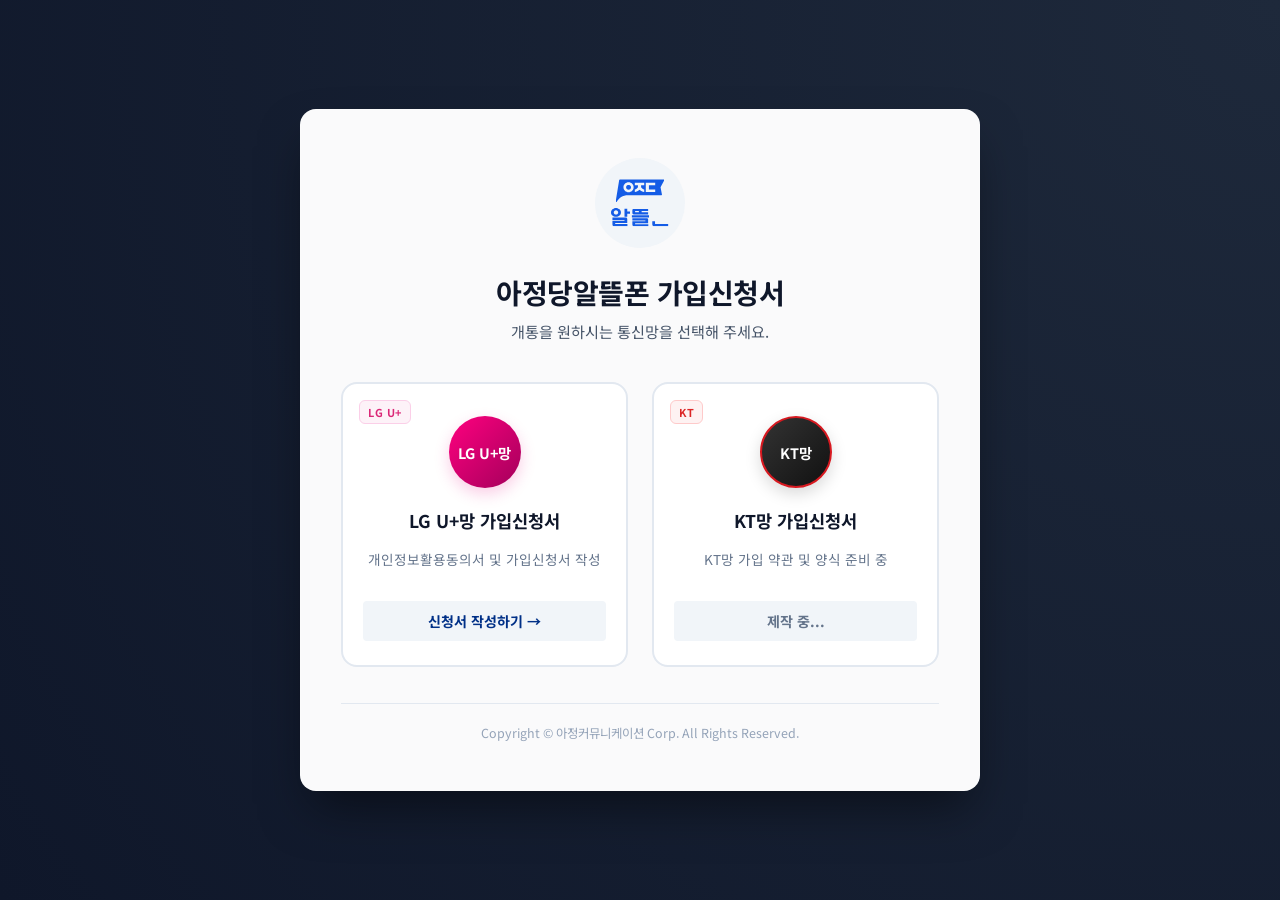
==== index.html @ bcfac728 "feat: add network selection landing page and KT under-construction page" ====
<!DOCTYPE html>
<html lang="ko">
<head>
<meta charset="UTF-8">
<meta name="viewport" content="width=device-width, initial-scale=1.0">
<title>아정당알뜰폰 가입신청서</title>
<link rel="stylesheet" href="style.css">
</head>
<body>
  <!-- ── 망 선택 랜딩 화면 (Network Selection) ── -->
  <div id="funnel-landing-screen" class="landing-screen no-print">
    <div class="landing-container">
      <div class="landing-card">
        <div class="landing-logo">
          <!-- Logo SVG -->
          <svg viewBox="0 0 455 370" xmlns="http://www.w3.org/2000/svg" aria-label="아정당 알뜰폰 로고" role="img">
            <mask id="landing_mask0" style="mask-type:luminance" maskUnits="userSpaceOnUse" x="0" y="225" width="151" height="145">
              <path d="M105.9 293.3V229.8H127.5V250.8H150.2V270.2H127.5V293.3H105.9ZM28.2 369.8C22.9 369.8 18.8 368.1 15.8 364.8C12.8 361.5 11.3 357.5 11.3 352.7V325.1H105.9V317.6H11.3V299.2H116C119.6 299.2 122.4 300.3 124.4 302.5C126.4 304.5 127.5 307.2 127.5 310.7V342.3H32.9V350.4H128.9V369.8H28.2ZM39 225C44.8 225 50 225.9 54.6 227.8C59.3 229.5 63.3 231.8 66.9 234.9C70.3 238 73 241.6 74.9 245.8C77 249.9 78 254.4 78 259.4C78 264.3 77 268.9 74.9 273.1C73 277.2 70.3 280.8 66.9 283.9C63.3 286.9 59.3 289.3 54.6 291C50 292.7 44.8 293.6 39 293.6C33.2 293.6 27.9 292.7 23.2 291C18.6 289.3 14.5 286.9 11 283.9C7.5 280.8 4.80001 277.2 2.90001 273.1C1.00001 268.9 0 264.3 0 259.4C0 254.4 1.00001 249.9 2.90001 245.8C4.90001 241.6 7.5 238 11 234.9C14.5 231.8 18.6 229.5 23.2 227.8C27.9 225.9 33.2 225 39 225ZM39 242.8C33.9 242.8 29.7 244.3 26.4 247.4C23.2 250.5 21.6 254.4 21.6 259.4C21.6 264.3 23.2 268.3 26.4 271.3C29.7 274.3 33.8 275.8 39 275.8C44.2 275.8 48.4 274.3 51.6 271.3C54.8 268.3 56.4 264.3 56.4 259.4C56.4 254.4 54.8 250.5 51.6 247.4C48.4 244.3 44.2 242.8 39 242.8Z" fill="white"/>
            </mask>
            <g mask="url(#landing_mask0)">
              <path d="M0.0159912 225.012H150.42V369.762H0.0159912V225.012Z" fill="#145CE6"/>
            </g>
            <mask id="landing_mask1" style="mask-type:luminance" maskUnits="userSpaceOnUse" x="160" y="229" width="139" height="141">
              <path d="M184.5 369.8C179.2 369.8 175.1 368.1 172.1 364.8C169.1 361.5 167.6 357.5 167.6 352.7V328.1H269.7V322H167.6V304.1H279.9C283.4 304.1 286.2 305.2 288.3 307.3C290.3 309.4 291.3 312.1 291.3 315.5V344.6H189.2V351H292.8V369.8H184.5ZM189.2 257.4H218.7V247.1H189.2V257.4ZM240.2 257.4H291.3V274.7H179.2C175.6 274.7 172.8 273.7 170.6 271.7C168.6 269.6 167.6 266.8 167.6 263.3V241.3C167.6 237.9 168.6 235.1 170.6 233.1C172.8 230.9 175.6 229.9 179.2 229.9H291.3V247.1H240.2V257.4ZM298.7 298.3H160.2V281H298.7V298.3Z" fill="white"/>
            </mask>
            <g mask="url(#landing_mask1)">
              <path d="M160.168 229.853H298.73V369.498H160.168V229.853Z" fill="#145CE6"/>
            </g>
            <mask id="landing_mask2" style="mask-type:luminance" maskUnits="userSpaceOnUse" x="36" y="0" width="383" height="180">
              <path d="M414.7 0H70.3002C67.3002 0 64.7002 2.20001 64.2002 5.10001L36.3002 176.2C35.7002 179.7 41.6002 181.5 43.4002 178.4C62.4002 145.4 89.2002 124.5 134.7 124.5H396C398.6 124.5 400.5 122.2 400 119.7L388.6 62.2L418.3 5.90001C419.7 3.20001 417.8 0 414.7 0ZM137.8 101.4C115.7 101.4 97.8002 83.8 97.8002 62.2C97.8002 40.6 115.7 23.1 137.8 23.1C159.8 23.1 177.7 40.6 177.7 62.2C177.7 83.8 159.8 101.4 137.8 101.4ZM260.6 46.2H236.1V62.2C238.4 65.9 243 69.8 247.4 72.5C250 74.2 255.1 77.4 260.6 78.3V98.4H259.3C249.4 98.4 232.2 88.4 223.8 80.3C215.3 88.4 198.2 98.4 188.3 98.4H186.9V78.3C192.5 77.4 197.5 74.2 200.2 72.5C204.5 69.8 209.2 65.9 211.4 62.3L211.5 46.2H186.9V26.1H260.6V46.2ZM346.7 46.2H297.5V78.3H346.7V98.4H272.9V26.1H346.7V46.2Z" fill="white"/>
            </mask>
            <g mask="url(#landing_mask2)">
              <path d="M32.4919 -3.73804H422.873V183.762H32.4919V-3.73804Z" fill="#145CE6"/>
            </g>
            <mask id="landing_mask3" style="mask-type:luminance" maskUnits="userSpaceOnUse" x="118" y="43" width="40" height="39">
              <path d="M137.8 81.3C148.5 81.3 157.2 72.8 157.2 62.2C157.2 51.7 148.5 43.2 137.8 43.2C127 43.2 118.3 51.7 118.3 62.2C118.3 72.8 127 81.3 137.8 81.3Z" fill="white"/>
            </mask>
            <g mask="url(#landing_mask3)">
              <path d="M32.4918 -3.73804H422.873V183.762H32.4918V-3.73804Z" fill="#145CE6"/>
            </g>
            <mask id="landing_mask4" style="mask-type:luminance" maskUnits="userSpaceOnUse" x="316" y="229" width="139" height="141">
              <path d="M323.9 352.7V327.2H345.5V350.4H448.4V369.8H340.8C335.5 369.8 331.4 368.1 328.4 364.8C325.4 361.5 323.9 352.6M396.5 287.5V300.4H455V319.7H316.5V300.4H374.9V287.5H323.9V268.1H344.8V249.2H323.9V229.9H447.6V249.2H426.7V268.1H447.6V287.5H396.5ZM366.4 268.1H405.1V249.2H366.4V268.1Z" fill="white"/>
            </mask>
            <g mask="url(#landing_mask4)">
              <path d="M316.454 229.853H455.016V369.498H316.454V229.853Z" fill="#145CE6"/>
            </g>
          </svg>
        </div>
        <h1 class="landing-title">아정당알뜰폰 가입신청서</h1>
        <p class="landing-subtitle">개통을 원하시는 통신망을 선택해 주세요.</p>
        
        <div class="network-grid">
          <button class="network-card network-lg" onclick="showLGForm()">
            <div class="network-badge lguplus">LG U+</div>
            <div class="network-logo-wrapper lg-color-logo">
              <div class="brand-symbol lg-symbol"></div>
              <div class="brand-text">LG U+망</div>
            </div>
            <div class="network-name">LG U+망 가입신청서</div>
            <p class="network-desc">개인정보활용동의서 및 가입신청서 작성</p>
            <div class="network-btn-label">신청서 작성하기 &rarr;</div>
          </button>
          
          <button class="network-card network-kt" onclick="showKTConstruction()">
            <div class="network-badge kt">KT</div>
            <div class="network-logo-wrapper kt-color-logo">
              <div class="brand-symbol kt-symbol"></div>
              <div class="brand-text">KT망</div>
            </div>
            <div class="network-name">KT망 가입신청서</div>
            <p class="network-desc">KT망 가입 약관 및 양식 준비 중</p>
            <div class="network-btn-label coming-soon">제작 중...</div>
          </button>
        </div>
        
        <div class="landing-footer">
          Copyright © 아정커뮤니케이션 Corp. All Rights Reserved.
        </div>
      </div>
    </div>
  </div>

  <!-- ── KT망 제작 중 화면 (KT Under Construction) ── -->
  <div id="kt-construction-screen" class="construction-screen hidden-screen no-print">
    <div class="construction-container">
      <div class="construction-card">
        <div class="construction-icon">
          <svg viewBox="0 0 24 24" fill="none" stroke="currentColor" stroke-width="2" stroke-linecap="round" stroke-linejoin="round">
            <path d="M14.7 6.3a1 1 0 0 0 0 1.4l1.6 1.6a1 1 0 0 0 1.4 0l3.77-3.77a6 6 0 0 1-7.94 7.94l-6.91 6.91a2.12 2.12 0 0 1-3-3l6.91-6.91a6 6 0 0 1 7.94-7.94l-3.76 3.76z"/>
          </svg>
        </div>
        <h2 class="construction-title">KT망 가입신청서 준비 중</h2>
        <p class="construction-desc">
          현재 KT망 가입에 필요한 개인정보활용동의서 및 약관을 정리하고 있습니다.<br>
          빠른 시일 내에 준비하여 서비스를 제공해 드리겠습니다.
        </p>
        <button class="btn-back" onclick="showLandingScreen()">&larr; 이전 화면으로</button>
      </div>
    </div>
  </div>

  <!-- ── LG망 가입신청서 화면 (LG Form Screen) ── -->
  <div id="lg-form-screen" class="hidden-screen">
    <!-- Sticky Top Bar (Screen Only) -->
    <div class="top-bar no-print">
      <div class="top-bar-brand">
        <button class="btn-top-back" onclick="showLandingScreen()">&larr; 망 선택</button>
        <h1>아정당알뜰폰 가입신청서 (LG U+)</h1>
      </div>
      <button class="btn-print" onclick="validateAndPrint()">🖨️ 신청서 인쇄 / PDF 저장</button>
    </div>

    <!-- Document Container for Slate Background -->
    <div class="document-container">

<!-- ── 필수항목 미입력 모달 ── -->
<div id="validModal">
  <div class="modal-box">
    <div class="modal-title">⚠️ 필수 항목을 확인해 주세요</div>
    <ul class="modal-list" id="errorList"></ul>
    <button class="modal-btn" onclick="closeModal()">확인 후 수정하기</button>
  </div>
</div>

<!-- ══════════════════════════════════════ PAGE 1 ══ -->
<div class="page">



  <!-- 헤더 -->
  <div class="doc-header">
<div class="logo-cell">
  <div class="logo-svg-wrap">
    <svg viewBox="0 0 455 370" xmlns="http://www.w3.org/2000/svg" aria-label="아정당 알뜰폰 로고" role="img">
      <mask id="mask0_37_2" style="mask-type:luminance" maskUnits="userSpaceOnUse" x="0" y="225" width="151" height="145">
        <path d="M105.9 293.3V229.8H127.5V250.8H150.2V270.2H127.5V293.3H105.9ZM28.2 369.8C22.9 369.8 18.8 368.1 15.8 364.8C12.8 361.5 11.3 357.5 11.3 352.7V325.1H105.9V317.6H11.3V299.2H116C119.6 299.2 122.4 300.3 124.4 302.5C126.4 304.5 127.5 307.2 127.5 310.7V342.3H32.9V350.4H128.9V369.8H28.2ZM39 225C44.8 225 50 225.9 54.6 227.8C59.3 229.5 63.3 231.8 66.9 234.9C70.3 238 73 241.6 74.9 245.8C77 249.9 78 254.4 78 259.4C78 264.3 77 268.9 74.9 273.1C73 277.2 70.3 280.8 66.9 283.9C63.3 286.9 59.3 289.3 54.6 291C50 292.7 44.8 293.6 39 293.6C33.2 293.6 27.9 292.7 23.2 291C18.6 289.3 14.5 286.9 11 283.9C7.5 280.8 4.80001 277.2 2.90001 273.1C1.00001 268.9 0 264.3 0 259.4C0 254.4 1.00001 249.9 2.90001 245.8C4.90001 241.6 7.5 238 11 234.9C14.5 231.8 18.6 229.5 23.2 227.8C27.9 225.9 33.2 225 39 225ZM39 242.8C33.9 242.8 29.7 244.3 26.4 247.4C23.2 250.5 21.6 254.4 21.6 259.4C21.6 264.3 23.2 268.3 26.4 271.3C29.7 274.3 33.8 275.8 39 275.8C44.2 275.8 48.4 274.3 51.6 271.3C54.8 268.3 56.4 264.3 56.4 259.4C56.4 254.4 54.8 250.5 51.6 247.4C48.4 244.3 44.2 242.8 39 242.8Z" fill="white"/>
      </mask>
      <g mask="url(#mask0_37_2)">
        <path d="M0.0159912 225.012H150.42V369.762H0.0159912V225.012Z" fill="#145CE6"/>
      </g>
      <mask id="mask1_37_2" style="mask-type:luminance" maskUnits="userSpaceOnUse" x="160" y="229" width="139" height="141">
        <path d="M184.5 369.8C179.2 369.8 175.1 368.1 172.1 364.8C169.1 361.5 167.6 357.5 167.6 352.7V328.1H269.7V322H167.6V304.1H279.9C283.4 304.1 286.2 305.2 288.3 307.3C290.3 309.4 291.3 312.1 291.3 315.5V344.6H189.2V351H292.8V369.8H184.5ZM189.2 257.4H218.7V247.1H189.2V257.4ZM240.2 257.4H291.3V274.7H179.2C175.6 274.7 172.8 273.7 170.6 271.7C168.6 269.6 167.6 266.8 167.6 263.3V241.3C167.6 237.9 168.6 235.1 170.6 233.1C172.8 230.9 175.6 229.9 179.2 229.9H291.3V247.1H240.2V257.4ZM298.7 298.3H160.2V281H298.7V298.3Z" fill="white"/>
      </mask>
      <g mask="url(#mask1_37_2)">
        <path d="M160.168 229.853H298.73V369.498H160.168V229.853Z" fill="#145CE6"/>
      </g>
      <mask id="mask2_37_2" style="mask-type:luminance" maskUnits="userSpaceOnUse" x="36" y="0" width="383" height="180">
        <path d="M414.7 0H70.3002C67.3002 0 64.7002 2.20001 64.2002 5.10001L36.3002 176.2C35.7002 179.7 41.6002 181.5 43.4002 178.4C62.4002 145.4 89.2002 124.5 134.7 124.5H396C398.6 124.5 400.5 122.2 400 119.7L388.6 62.2L418.3 5.90001C419.7 3.20001 417.8 0 414.7 0ZM137.8 101.4C115.7 101.4 97.8002 83.8 97.8002 62.2C97.8002 40.6 115.7 23.1 137.8 23.1C159.8 23.1 177.7 40.6 177.7 62.2C177.7 83.8 159.8 101.4 137.8 101.4ZM260.6 46.2H236.1V62.2C238.4 65.9 243 69.8 247.4 72.5C250 74.2 255.1 77.4 260.6 78.3V98.4H259.3C249.4 98.4 232.2 88.4 223.8 80.3C215.3 88.4 198.2 98.4 188.3 98.4H186.9V78.3C192.5 77.4 197.5 74.2 200.2 72.5C204.5 69.8 209.2 65.9 211.4 62.3L211.5 46.2H186.9V26.1H260.6V46.2ZM346.7 46.2H297.5V78.3H346.7V98.4H272.9V26.1H346.7V46.2Z" fill="white"/>
      </mask>
      <g mask="url(#mask2_37_2)">
        <path d="M32.4919 -3.73804H422.873V183.762H32.4919V-3.73804Z" fill="#145CE6"/>
      </g>
      <mask id="mask3_37_2" style="mask-type:luminance" maskUnits="userSpaceOnUse" x="118" y="43" width="40" height="39">
        <path d="M137.8 81.3C148.5 81.3 157.2 72.8 157.2 62.2C157.2 51.7 148.5 43.2 137.8 43.2C127 43.2 118.3 51.7 118.3 62.2C118.3 72.8 127 81.3 137.8 81.3Z" fill="white"/>
      </mask>
      <g mask="url(#mask3_37_2)">
        <path d="M32.4918 -3.73804H422.873V183.762H32.4918V-3.73804Z" fill="#145CE6"/>
      </g>
      <mask id="mask4_37_2" style="mask-type:luminance" maskUnits="userSpaceOnUse" x="316" y="229" width="139" height="141">
        <path d="M323.9 352.7V327.2H345.5V350.4H448.4V369.8H340.8C335.5 369.8 331.4 368.1 328.4 364.8C325.4 361.5 323.9 357.5 323.9 352.6M396.5 287.5V300.4H455V319.7H316.5V300.4H374.9V287.5H323.9V268.1H344.8V249.2H323.9V229.9H447.6V249.2H426.7V268.1H447.6V287.5H396.5ZM366.4 268.1H405.1V249.2H366.4V268.1Z" fill="white"/>
      </mask>
      <g mask="url(#mask4_37_2)">
        <path d="M316.454 229.853H455.016V369.498H316.454V229.853Z" fill="#145CE6"/>
      </g>
    </svg>
  </div>
</div>
    <div class="title-cell">아정당알뜰폰 가입신청서</div>
  </div>

  <!-- ① 구분 -->
  <div class="sec-wrap">
    <div class="sec-head"><span class="sec-num">1</span> 유형</div>
    <div class="sec-body">
      <table><tr>
        <td class="td-label">고객구분</td>
        <td>
          <label class="lbl"><input type="radio" name="cust_type" value="개인" checked> 개인</label>
          <label class="lbl"><input type="radio" name="cust_type" value="개인사업자" disabled> 개인사업자</label>
          <label class="lbl"><input type="radio" name="cust_type" value="외국인" disabled> 외국인</label>
          <label class="lbl"><input type="radio" name="cust_type" value="법인" disabled> 법인</label>
        </td>
      </tr></table>
    </div>
  </div>

  <!-- ② 요금제 -->
  <div class="sec-wrap">
    <div class="sec-head"><span class="sec-num">2</span> 요금제</div>
    <div class="sec-body">
      <table>
        <tr>
          <td class="td-label">요금제 선택</td>
          <td colspan="3">
            <select id="planSelect" onchange="fillPlan()">
              <option value="">── 요금제를 선택하세요 ──</option>
              <optgroup label="── 무약정 평생 요금제 ──">
                <option value="life_4.5GB">(평생) 4.5GB + 1Mbps (월 9,900원)</option>
                <option value="life_7GB">(평생) 7GB + 1Mbps (월 16,900원)</option>
                <option value="life_10GB">(평생) 10GB + 1Mbps (월 19,900원)</option>
                <option value="life_15GB_100">(평생) 15GB + 3Mbps [통화/문자 100] (월 24,900원)</option>
                <option value="life_15GB_300">(평생) 15GB + 3Mbps [통화/문자 300] (월 25,900원)</option>
                <option value="life_71GB">(평생) 71GB + 3Mbps (월 32,900원)</option>
                <option value="life_150GB">(평생) 150GB + 5Mbps (월 39,900원)</option>
                <option value="life_100GB">(평생) 100GB + 5Mbps (월 39,900원)</option>
              </optgroup>
            </select>
          </td>
        </tr>
        <tr>
          <td class="td-label">월 제공 데이터</td>
          <td class="td-auto" id="p_data" style="width:280px">-</td>
          <td class="td-label" style="width:80px">할인기간</td>
          <td class="td-auto" id="p_period">-</td>
        </tr>
        <tr>
          <td class="td-label">통화</td>
          <td class="td-auto" id="p_call">-</td>
          <td class="td-label">부가통화</td>
          <td class="td-auto" id="p_extra">-</td>
        </tr>
        <tr>
          <td class="td-label">문자</td>
          <td class="td-auto" id="p_sms">-</td>
          <td class="td-label">월 청구 요금</td>
          <td class="td-auto fw7 red" id="p_fee">-</td>
        </tr>
      </table>
      <div class="xs" style="color:#777;padding:2px 3px;margin-top:2px">
      </div>
    </div>
  </div>

<!-- ③ 가입자 정보 -->
<div class="sec-wrap">
  <div class="sec-head"><span class="sec-num">3</span> 가입자 정보</div>
  <div class="sec-body">
    <table class="subscriber-table">
      <colgroup>
        <col style="width:90px">
        <col style="width:170px">
        <col style="width:90px">
        <col style="width:auto">
      </colgroup>

      <tr>
        <td class="td-label">가입자명</td>
        <td><input type="text" id="inp_name" class="form-input"></td>
        <td class="td-label">생년월일</td>
        <td><input type="text" id="inp_birth" class="form-input"></td>
      </tr>

      <tr>
        <td class="td-label">가입자 주소</td>
        <td colspan="3"><input type="text" id="inp_addr" class="form-input"></td>
      </tr>

      <tr>
        <td class="td-label">연락처</td>
        <td><input type="text" id="inp_tel" class="form-input"></td>
        <td class="td-label">청구서 수신</td>
        <td class="bill-cell">
          <label class="lbl">
            <input type="radio" name="bill_method" value="문자" checked onchange="toggleBill(this.value)">
            문자
          </label>

          <label class="lbl">
            <input type="radio" name="bill_method" value="이메일" onchange="toggleBill(this.value)">
            이메일
          </label>

          <span id="billEmailWrap" class="inline-side" style="display:none;">
            <input type="text" class="line-input email-id">
            <span class="inline-mark">@</span>
            <input type="text" class="line-input email-domain">
          </span>
        </td>
      </tr>
    </table>
  </div>
</div>

  <!-- ④ 납부방법 -->
  <div class="sec-wrap">
    <div class="sec-head"><span class="sec-num">4</span> 납부방법</div>
    <div class="sec-body">
      <table>
        <tr>
          <td class="td-label">납부방법</td>
          <td colspan="3">
            <label class="lbl"><input type="radio" name="pay_type" value="계좌" checked onchange="togglePay(this.value)"> 계좌자동이체</label>
            <label class="lbl"><input type="radio" name="pay_type" value="카드" onchange="togglePay(this.value)"> 카드자동납부</label>
            <span style="color: red; font-size: 12px; margin-left: 15px;">※ 가입자 본인 명의로만 가능합니다</span>
          </td>
        </tr>
        <tr>
          <td class="td-label" id="lbl_owner">예금주명</td>
          <td><input type="text" id="inp_owner"></td>
          <td class="td-label" id="lbl_bank" style="width:60px">은행</td>
          <td><input type="text" id="inp_bank"></td>
        </tr>
        <tr>
          <td class="td-label" id="lbl_account">계좌번호</td>
          <td colspan="3"><input type="text" id="inp_account"></td>
        </tr>
        <tr id="row_expiry" style="display:none">
          <td class="td-label">유효기간</td>
          <td colspan="3"><input type="text" id="inp_expiry" placeholder="MM / YY" style="width:50px"></td>
        </tr>
      </table>
    </div>
  </div>

  <!-- ⑤ 가입내역 -->
  <div class="sec-wrap">
    <div class="sec-head"><span class="sec-num">5</span> 가입내역</div>
    <div class="sec-body">

      <!-- 업무구분 -->
      <table style="margin-bottom:5px">
        <tr>
          <td class="td-label">업무구분</td>
          <td>
            <label class="lbl"><input type="radio" name="biz_type" value="신규" checked onchange="toggleBiz(this.value)"> 신규가입</label>
            <label class="lbl"><input type="radio" name="biz_type" value="번호이동" onchange="toggleBiz(this.value)"> 번호이동</label>
          </td>
        </tr>
      </table>

      <!-- 신규가입 영역 -->
      <div id="blk_new">
        <table>
          <tr>
            <td class="td-label">개통 번호</td>
            <td><input type="text" placeholder=></td>
            <td class="td-label" style="width:100px">희망 번호<br><span class="small">(뒷자리 4자리)</span></td>
            <td><input type="text" id="inp_new_num" maxlength="4" style="width:60px"></td>
          </tr>
        </table>
      </div>

<!-- 번호이동 영역 -->
<div id="blk_mnp" class="cond-off">
  <table class="mnp-table" style="margin-bottom:4px;">
    <colgroup>
      <col style="width:80px">
      <col style="width:170px">
      <col style="width:95px">
      <col style="width:auto">
    </colgroup>
    <tr>
      <td class="td-label">이동할 번호</td>
      <td><input type="text" id="inp_mnp_num" placeholder=></td>
      <td class="td-label">변경 전 사업자</td>
      <td class="carrier-cell">
        <label class="lbl"><input type="radio" name="prev_carrier" value="LG" onchange="toggleMvnoInput(this.value)"> LG</label>
        <label class="lbl"><input type="radio" name="prev_carrier" value="KT" onchange="toggleMvnoInput(this.value)"> KT</label>
        <label class="lbl"><input type="radio" name="prev_carrier" value="SKT" onchange="toggleMvnoInput(this.value)"> SKT</label>
        <label class="lbl"><input type="radio" name="prev_carrier" value="알뜰" onchange="toggleMvnoInput(this.value)"> 알뜰</label>

        <span id="mvnoNameWrap" class="inline-side" style="display:none;">
          <input type="text" class="line-input mvno-name" placeholder="사업자명">
        </span>
      </td>
    </tr>
  </table>

  <div class="notice-box">
    <div class="nr"><span class="nr-sym">※</span><span>번호이동 제한기간(3개월) 경과 후부터 다른 사업자로 변경하실 수 있습니다. 단, 고객이 번호이동관리센터에 직접 신청하는 경우 제한기간 내에도 변경 가능합니다.</span></div>
    <div class="nr"><span class="nr-sym">※</span><span>(주)아정커뮤니케이션으로 이동 하신 후, 변경 전 사업자와의 계약관계는 자동 해지되고, (주)아정커뮤니케이션의 이용조건과 통화요금이 적용됩니다.</span></div>
    <div class="nr"><span class="nr-sym">※</span><span>신청 확인을 위해 번호이동 관리센터 및 변경 전 사업자에게 (성명, 전화번호, 주소 등)를 제공함에 동의합니다.</span></div>
    <div class="nr"><span class="nr-sym">※</span><span>변경 전 사업자의 이동전화서비스를 중도 해지함에 따라 위약금이 발생할 수 있습니다.</span></div>
    <div class="nr"><span class="nr-sym">※</span><span>변경 전 사업자에 대한 미납금이 존재할 경우 그 금액을 전 사업자에게 납부하여야 하며, 미납시 이용이 정지될 수 있습니다.</span></div>
  </div>
</div>

      <!-- SIM 정보 (공통) -->
      <table class="mt3">
        <tr>
          <td class="td-label">SIM 정보</td>
          <td>모델명&nbsp;<input type="text" id="inp_sim_model" style="width:120px"></td>
          <td>일련번호&nbsp;<input type="text" id="inp_sim_serial" style="width:120px"></td>
        </tr>
      </table>

    </div>
  </div>

  <!-- 동의사항 -->
  <div class="agree-block">
    <div class="agree-row">
      <span>본 신청서에 기재한 정보는 모두 사실이며, 허위 또는 오기재로 인한 불이익은 가입자에게 책임이 있습니다. 제3자에게 명의를 대여하거나 서비스 가입에 필요한 서류를 제공하는 경우, 해당 정보가 범죄에 악용되어 경제적 피해가 발생할 수 있습니다. 이와 관련하여 발생하는 모든 책임은 가입자에게 있으며, (주)아정커뮤니케이션은 이에 대해 책임을 지지 않습니다. </span>
    </div>
    <div class="agree-row">
      <span>서비스 개통 이후 발생하는 이용요금, 부가서비스 이용, 제3자 사용 등에 대한 책임은 전적으로 가입자에게 있습니다. 본인은 (주)아정커뮤니케이션의 개인정보 처리방침, 5G/LTE/CDMA 이용약관, 위치기반서비스 이용약관, 휴대폰 본인확인 서비스 이용약관 및 발신번호 변작 방지 이용약관의 내용을 확인하고 이에 동의합니다.
</span>
    </div>
    <div class="agree-row">
      <span>본 가입신청서의 내용과 상충되는 별도의 이면 계약이 존재하지 않음을 확인하며, 이면 계약과 관련하여 (주)아정커뮤니케이션에게 어떠한 권리도 주장하지 않습니다. 이와 관련하여 (주)아정커뮤니케이션은 어떠한 책임도 부담하지 않으며, 이에 대해 안내받고 동의합니다.</span>
    </div>
  </div>

<!-- 최종 서명 -->
<div class="sign-area">
  <div class="sign-text">
    본인은 가입신청서와 무선 서비스 계약 표준 안내서 및 약관의 주요 내용에 대해서 충분한 설명을 들었고, 그 내용을 이해했습니다.
    <br>따라서, 위와 같은 내용으로 계약하는 것에 대해 <span class="fw7 blue" style="font-size:12pt;"> 동의합니다.</span>
  </div>

  <div class="sign-bottom" style="display:flex; justify-content:space-between; align-items:flex-end;">
    <div class="sign-date-row">
      <input type="text" class="print-year" style="width:50px"> 년
      <input type="text" class="print-month" style="width:40px"> 월
      <input type="text" class="print-day" style="width:40px"> 일
    </div>

    <div class="sign-box-wrap" style="display:flex; flex-direction:column; align-items:center;">
      <div class="sign-label" style="font-size:8pt; margin-bottom:3px; text-align:center;">
        신청인 / 가입자 &nbsp;(대리인)
      </div>
      <div class="p-sign-box" onclick="openSignatureModal()">
              <span>서명 &nbsp;/&nbsp; 인</span>
              <img class="signature-image" style="display: none;" alt="Signature">
            </div>
    </div>
  </div>
</div>

  <div class="doc-footer">
    본 신청서는 아정커뮤니케이션 업무용으로 제작된 것으로 사전 허락 없이 사용하거나 임의로 수정할 수 없습니다.
    Copyright © 아정커뮤니케이션 Corp. All Rights Reserved.&nbsp;|&nbsp;고객센터: 1833-2640&nbsp;|&nbsp;www.ajdmobile.co.kr
  </div>
</div>


<!-- ══════════════════════════════════════ PAGE 2 ══ -->
<div class="page">
  <div class="no-print" style="text-align:right;margin-bottom:6px">
  </div>

  <div class="consent-page-title">개인정보 활용동의서</div>

  <!-- 1 -->
<div class="sec-wrap" style="margin-bottom:3px">
  <div class="sec-head">1. 고유식별 정보 수집·이용 동의
  </div>

  <div style="font-size:6.1pt; line-height:1.45; padding:4px 4px 3px 4px;">
    ◦고유식별정보의 수집·이용 목적 : 휴대폰 본인확인 서비스 제공, 본인확인, 본인인증, 미환급금 안내, 실명인증.<br>
    ◦수집 고유식별 정보의 항목 : 주민등록번호, 여권번호, 운전면허번호, 외국인등록번호 (본인 · 대리인 신분확인 및 내용 포함)<br>
    　※ 기간통신사업자는 전기통신사업법 시행령 제65조의 2에 의거 주민등록번호 또는 외국인등록번호가 포함된 자료의 처리가 가능합니다.<br>
    ◦고유식별 정보의 보유 및 이용기간 : 서비스 가입기간 동안 이용하고, 요금정산 과·오납 분쟁 대비를 위하여 해지 후 요금 완납 후 6개월까지 이용<br>
    ◦동의를 거부할 수 있으나 동의 거부 시 본인확인 및 인증이 불가하여 서비스 가입이 불가능합니다.
  </div>

  <table class="prv-table-tight">
    <tr>
      <th style="width:120px">이용목적</th>
      <th>수집항목</th>
      <th style="width:160px">보유 및 이용기간</th>
    </tr>
    <tr>
      <td style="vertical-align:middle;">가입의사 확인</td>
      <td style="vertical-align:middle;">
        신분증 기재 사항(대리인 포함) 중 고유식별 번호
        (주민등록번호, 외국인등록번호, 여권번호, 운전면허번호)
      </td>
      <td style="vertical-align:middle;">
        해당업무 처리 완료 시까지<br>
        (거절의 경우, 상담 종료 시까지)
      </td>
    </tr>
  </table>
</div>

<div class="consent-agree" style="margin-top:1px; margin-bottom:4px;">
  <span class="fw7 blue">※ 본인은 귀사가 위와 같이 고유식별 정보를 수집·이용하는 것에 동의합니다.</span>
  <label class="lbl consent-agree-box">
    <input type="checkbox" id="chk_consent1"> <span class="fw7 blue">동의</span>
  </label>
</div>

  <!-- 2 -->
<div class="sec-wrap" style="margin-bottom:3px">
  <div class="sec-head">2. 개인정보/개인위치정보 수집·이용 동의 [필수]</div>

  <table class="prv-table-tight">
    <tr>
      <th style="width:210px">목적</th>
      <th>항목</th>
      <th style="width:130px">보유 및 이용기간</th>
    </tr>

    <tr>
      <td style="vertical-align:middle;">
        신용보험 가입, 신용도 판단, 요금정산(청구,수납,채권추심,통신료 상호정산 등), 신청 서비스·상품 제공 및 안내, 이용빈도 파악 및 통계학적 특성에 따른 서비스 제공, 서비스·상품개발·특화, 이용자 및 서비스 이용에 대한 통계·분석, 물품배송, 고객관계 관리[고지사항 전달, 서비스 이용상황 확인, 서비스 신청 및 해지 기타 업무처리에 필요한 동의와 의사확인, 민원 처리 등 의사소통, 단말기 안전 점검, 멤버십 및 A/S쿠폰 제공, 단말기 출시·변경, 요금 컨설팅, 요금할인의 고객혜택 프로그램 안내] 업무처리(서비스 가입, 개통, 변경, 사후관리, 품질개선, 해지) 명의도용 방지 가입의사 확인, 위치정보 서비스 제공, 휴대폰 보험, 모바일뱅킹 등 제휴 서비스 제공 및 안내, 계약이행, 해지 환급금 안내, 출금계좌 등록 안내, 신용정보집중기관 요금연체 정보 등록 전 및 신용정보회사로 채권추심위탁 전 연체사실 통지(기존에 가입한 상품/서비스(집전화, 인터넷전화, 인터넷TV, 결합상품, mobile VIBro, 기타 상품 등)포함), 이동전화 단기간 가입 회선 관리, 분실 휴대폰 위치정보 조회
      </td>
      <td style="vertical-align:middle;">
        · 명의자(양도인) : 성명(상호), 연락처, 이메일 주소, 청구지 주소, 주민등록주소<br>
        · 납부자: 성명(상호), 휴대폰번호, 생년월일, 계좌번호, 은행명, 카드사명, 카드번호, 카드 유효기간, 명의자와의 관계<br>
        · 번호이동 정보 : 번호이동대상번호, 변경전 사업자, 번호이동인증정보<br>
        · 업무처리 필요 구비서류 이미지 : 신분증, 위임장, 인감증명서, 복지감면확인서류, 대리인 입증서류, 가족관계 확인 등 기타 사실확인 증명서 (대리인 신청 시 대리인 정보를 포함)<br>
        · 생성 및 기타수집정보 : 단말기 정보(일련번호, MAC정보, 모델명, IMEI 등), USIM정보, 위치정보(기지국, GPS, Wifi, RFID 태그 및 위치정보 시스템 수집 정보 등), 신용정보, 과금정보, 품질정보, 이용내역, 변경내역, 가입정보, 쿠키, 접속로그, 접속 IP, 통계데이터, 웹사이트 설정정보, 신호세기 등<br>
        · 성명, 가입서비스 번호, 연락처, 주소(신분증주소 포함), 고유식별정보, 신분증기재사항, 주민등록상 주소지, 연체금액, 연체등록 예정일
        · 신용도 판단정보(번호변작, 불법스팸, 보이스피싱, 불법대부광고 등으로 인한 서비스 정지 등)<br>
        · 기타(추가) : 고유식별번호, 성명(법인명), 가입정보(통신사, 서비스 가입일·해지일), 국적(외국인)
      </td>
      <td rowspan="4" style="vertical-align: middle;">
        서비스 가입 기간, 외국인 체류기간 동안 이용하고 요금정산 과·오납 등 분쟁대비를 위해 해지 후 요금완납 6개월까지 보유·이용(단, 약관 정보통신망이용촉진 및 정보보호 등에 관한 법률, 통신비밀보호법, 국세기본법 등 관련법령에 따라 보존할 필요성이 있는 경우는 규정에 따라 보유합니다.
      </td>
    </tr>

    <tr>
      <td style="vertical-align:middle;">본인확인(서비스 본인확인, 휴대폰 본인확인 서비스, 제3자 모바일 본인확인, WiFi 접속), 주민등록전산상정볼르 통한 실사용자 확인</td>
      <td style="vertical-align:middle;">성명(상호), 성별, 생년월일, 휴대폰 번호, 내/외국인 구분, 연계정보(CI), 중복가입</td>
    </tr>

    <tr>
      <td style="vertical-align:middle;">전기통신역무가입</td>
      <td style="vertical-align:middle;">고유식별정보, 신용도판단정보(번호변작, 불법스팸, 보이스피싱, 불법대부광고 등으로 인한 서비스정지 등)</td>
    </tr>

    <tr>
      <td style="vertical-align:middle;">외국인 출국여부 확인</td>
      <td style="vertical-align:middle;">고객식별정보, 성인(법인명), 가입정보(통신사, 서비스 가입일·해지일), 국적(외국인)</td>
    </tr>

    <tr>
      <td style="vertical-align:middle;">이동전화서비스 가입 시 부정개통방지를 위한 본인여부 검증</td>
      <td style="vertical-align:middle;">연계정보(CI)</td>
      <td style="vertical-align:middle;">서비스 가입 후 14일 까지</td>
    </tr>

    <tr>
      <td style="vertical-align:middle;">가입의사 확인</td>
      <td style="vertical-align:middle;">성명, 신분증 얼굴사진, 그 밖에 신분증 기재 사항(대리인 포함)</td>
      <td style="vertical-align:middle;">해당업무 처리 완료 시까지<br>(거절의 경우, 상담 종료 시까지)</td>
    </tr>
  </table>
</div>

<div class="consent-agree" style="margin-top:1px; margin-bottom:4px;">
  <span class="fw7 blue">※ 본인은 귀사가 위와 같이 개인정보/개인위치정보를 수집·이용하는 것에 동의합니다.</span>
  <label class="lbl consent-agree-box">
    <input type="checkbox" id="chk_consent2"> <span class="fw7 blue">동의</span>
  </label>
</div>

  <!-- 3 -->
  <div class="sec-wrap" style="margin-bottom:3px">
    <div class="sec-head">3. 통신가입사실 유무안내서비스를 위한 개인정보 활용 동의 [필수]</div>
  <div style="font-size:6.5pt; line-height:1.45; padding:4px 4px 3px 4px;">
    ◦본인은 상기 내용과 전기통신사업법 제32조의6에 따라 SMS(본인 명의의 모든 휴대전화(타사 포함)로 발송) 또는 등기우편물(주민등록상 주소로 발송)을 통해 가입사실을 안내 받는 것에 동의합니다.
  </div>
</div>

<div class="consent-agree" style="margin-top:1px; margin-bottom:4px;">
  <span class="fw7 blue">※ 본인은 귀사가 위와 같이 개인정보를 제3자에게 제공하는 것에 동의합니다.</span>
  <label class="lbl consent-agree-box">
    <input type="checkbox" id="chk_consent3"> <span class="fw7 blue">동의</span>
  </label>
</div>

  <!-- 4 -->
  <div class="sec-wrap" style="margin-bottom:3px">
    <div class="sec-head">4. 서비스 제공을 위한 개인정보 제3자 제공 동의 [필수]</div>
    <table class="prv-table-tight">
      <tr>
        <th style="width:150px">제공받는자</th>
        <th>목적</th>
        <th style="width:270px">제공정보</th>
      </tr>
    <tr>
      <td style="vertical-align:middle;">한국정보통신진흥협회, 행정자치부, 경찰청, 법무부, 보건복지부, 국가보훈처</td>
      <td style="vertical-align:middle;">신분증 진위확인, 복지요금감면대상자 확인, 자격변동, 부적정정보확인</td>
      <td style="vertical-align:middle;">성명, 주민등록번호(외국인의 경우 외국인등록번호·거소신고번호, 여권번호·생년월일·국적), 신분증발급일자, 운전면허번호, 사진 등 신분증 기재사항(대리인 포함)</td>
    </tr>
    <tr>
      <td style="vertical-align:middle;">행정안전부, 과학기술정보통신부, 한국정보통신진흥협회</td>
      <td style="vertical-align:middle;">주민등록전산 정보 확인</td>
      <td style="vertical-align:middle;">성명, 주민등록번호</td>
    </tr>
    <tr>
      <td style="vertical-align:middle;">법무부, 한국정보통신진흥협회</td>
      <td style="vertical-align:middle;">외국인 출국 사실 정보 확인</td>
      <td style="vertical-align:middle;">성명, 국적, 여권번호, 등록번호, 생년월일, 회선번호</td>
    </tr>
    <tr>
      <td style="vertical-align:middle;">한국정보통신진흥협회, 행정자치부, 법무부</td>
      <td style="vertical-align:middle;">사망, 완전출국 확인</td>
      <td style="vertical-align:middle;">성명, 주민등록번호 (외국인등록번호)</td>
    </tr>
    <tr>
      <td style="vertical-align:middle;">한국정보통신진흥협회, 행정자치부</td>
      <td style="vertical-align:middle;">미성년자 부모 여부 확인</td>
      <td style="vertical-align:middle;">고객 및 부모의 성명, 주민등록번호 (외국인의 경우 외국인등록번호·거소신고번호)</td>
    </tr>
    <tr>
      <td style="vertical-align:middle;">한국정보통신진흥협회</td>
      <td style="vertical-align:middle;">채무불이행정보 등록·해제(연체고객에 한함)</td>
      <td style="vertical-align:middle;">체납금액, 고객명, 주민등록번호, 청구금액</td>
    </tr>
    <tr>
      <td style="vertical-align:middle;">한국인터넷진흥원</td>
      <td style="vertical-align:middle;">스팸등록 이용제한(KISA 요청 시에 한함)</td>
      <td style="vertical-align:middle;">스팸 신고된 고객명, 전화번호</td>
    </tr>
    <tr>
      <td style="vertical-align:middle;">금융결제원</td>
      <td style="vertical-align:middle;">자동이체계좌 유효성인증(이용고객에 한함)</td>
      <td style="vertical-align:middle;">계좌번호, 고객명, 생년월일</td>
    </tr>
    <tr>
      <td style="vertical-align:middle;">NICE평가정보(주)</td>
      <td style="vertical-align:middle;">실명인증서비스(이용고객에 한함), 연체정보 등 신용도 판단정보(연체고객에 한함)</td>
      <td style="vertical-align:middle;">고객명, 주민등록번호, 주소, 국적, 연락처, E-mail</td>
    </tr>
    <tr>
      <td style="vertical-align:middle;">한국정보통신진흥협회</td>
      <td style="vertical-align:middle;">해지환급(해당고객에 한함)</td>
      <td style="vertical-align:middle;">고객명, 전화번호, 생년월일</td>
    </tr>
    <tr>
      <td style="vertical-align:middle;">한국정보통신진흥협회</td>
      <td style="vertical-align:middle;">방송통신신용정보 공동관리(식별, 연체, 복지, 이용정지), 외국인정보 인증, 국제전화 사기 공동대응, 명의도용 예방 및 분쟁조정, 명의도용방지 SMS 안내, 분실단말기 공동 관리, 휴대폰 대출방지</td>
      <td style="vertical-align:middle;">고객명, 주민등록번호, 외국인 등록번호 또는 여권번호, 생년월일, 국적, 신분증 기재사항, 당사 가입자 여부, 이용내역, 연체금액</td>
    </tr>
    <tr>
      <td style="vertical-align:middle;">한국정보통신진흥협회</td>
      <td style="vertical-align:middle;">휴대전화 대출사기, 부정이용 방지 및 리스크 관리</td>
      <td style="vertical-align:middle;">서비스명, 개통일자, 당사 가입자 여부, 주민등록번호</td>
    </tr>
    <tr>
      <td style="vertical-align:middle;">한국정보통신진흥협회, 타 이동통신사</td>
      <td style="vertical-align:middle;">이동전화 가입 회선 관리 (또는 다회선 관리 또는 서비스 가입제한)</td>
      <td style="vertical-align:middle;">고유식별번호, 성명(법인명), 가입정보(통신사, 서비스 가입일·해지일), 이동전화번호 또는 전화번호 또는 회선번호, 국적(외국인), 생년월일</td>
    </tr>
    <tr>
      <td style="vertical-align:middle;">한국통신사업자연합회</td>
      <td style="vertical-align:middle;">번호이동업무, 인터넷/음성/책자 등을 통해 번호를 안내하는 서비스 제공</td>
      <td style="vertical-align:middle;">고객고유식별번호, 고객명, 서비스번호, 이동전화번호, 우편번호, 주소</td>
    </tr>
    <tr>
      <td style="vertical-align:middle;">서울보증보험(주)</td>
      <td style="vertical-align:middle;">신용보험 가입가능 여부확인, 가입 및 유지 · 관리 및 분리보관 정보 조회</td>
      <td style="vertical-align:middle;">개인식별정보(고객명, 주민등록번호(신용보험 가입목적으로 단순 전달용), 주소, 전화번호 등), 서비스 가입 및 이용정보, 단말기 할부계약 정보, 청구정보</td>
    </tr>
    <tr>
      <td style="vertical-align:middle;">한국정보통신진흥협회, 타 이동통신사</td>
      <td style="vertical-align:middle;">통신요금연체 통지서비스</td>
      <td style="vertical-align:middle;">성명, 연체정보등록예정일, 제공기관, 통신사 중복가입방지정보(공통DI)</td>
    </tr>
    <tr>
      <td style="vertical-align:middle;">한국정보통신진흥협회</td>
      <td style="vertical-align:middle;">스팸문자 발송자 서비스 가입제한</td>
      <td style="vertical-align:middle;">(필수)성명(법인명), 사업자등록번호, 주민등록번호, 외국인등록번호, 여권번호, 휴대폰 번호, 주소, 생년월일, 국적(외국인의 경우), 미납요금, 서비스 가입일/해지일/가입기간, 이용정지 사유</td>
    </tr>
    <tr>
      <td style="vertical-align:middle;">한국정보통신진흥협회, 타 이동통신사, 과학기술정보통신부</td>
      <td style="vertical-align:middle;">명의도용방지 서비스, 통신가입사실우편안내</td>
      <td style="vertical-align:middle;">성명, 고유식별정보, 신분증 기재사항, 주민등록상 주소지</td>
   </tr>
   <tr>
    <td style="vertical-align:middle;">LG U+</td>
    <td style="vertical-align:middle;">도매대가 정산, 분실휴대폰 위치정보 조회</td>
    <td style="vertical-align:middle;">전화번호, 가입번호, 과금정보, 이용내역</td>
  </tr>
  <tr>
    <td style="vertical-align:middle;">한국정보통신진흥협회</td>
    <td style="vertical-align:middle;">전기통신역무를 이용한 번호변작, 불법스팸발송, 보이스피싱, 불법대부광고 등으로 인한 서비스이용 정지자 서비스 가입제한</td>
    <td style="vertical-align:middle;">고유식별번호, 이름, 이용정지 사유</td>
  </tr>
  <tr>
    <td style="vertical-align:middle;">한국정보통신진흥협회, 타 이동통신사</td>
    <td style="vertical-align:middle;">방송통신 신용정보 공동관리(신용정보 식별, 연체/해제, 복지, 이용정지, 분실 단말기, 개통정보), 명의도용 예방(※ 전기통신사업법 제 32조의 6에 따라 SMS(본인명의 모든 휴대전화(타사포함) 발송) 또는 등기우편물(주민등록상 주소로 발송)을 통해 가입사실안내 및 분쟁조정, 부정사용방지(단말기대출, 국제전화, 스팸 발송), 해지환급금 안내</td>
    <td style="vertical-align:middle;">고객명, 당사 가입자 여부, 서비스 이용내역, 연체금액, 주소지, 고유식별번호(주민등록번호, 여권번호, 운전면허번호, 외국인등록번호), 단말기 IMEI, 모델명, 일련번호, 개통일자, 국적(외국인), 생년월일, 회선번호, 회선수</td>
  </tr>
  <tr>
    <td style="vertical-align:middle;">한국정보통신진흥협회, 타 이동통신사</td>
    <td style="vertical-align:middle;">동일명의 확인 서비스</td>
    <td style="vertical-align:middle;">고객명, 고유식별번호(주민등록번호, 여권번호, 운전면허번호, 외국인등록번호), 단말기 IMEI, 모델명, 일련번호, 개통일자</td>
  </tr>
  <tr>
    <td style="vertical-align:middle;">과학기술정보통신부, 한국정보통신진흥협회, 행정안전부, 경찰청, 국가보훈부, 법무부, 보건복지부</td>
    <td style="vertical-align:middle;">부정가입 방지를 위한 본인확인(신분증 진위 여부 확인)</td>
    <td style="vertical-align:middle;">성명, 고유식별번호(주민등록번호, 여권번호, 외국인등록번호, 운전면허번호)등 신분증 기재 사항(대리인 포함)</td>
  </tr>
    </table>
<div style="font-size:6.1pt; line-height:1.4; color:#000; padding:2px 2px 2px 2px;">
  · 보유 및 이용기간 : 정보제공일부터 서비스 해지 또는 제공 계약 종료일 중 먼저 도래하는 시점까지 이용하며,   이용기간이 종료한 시점에 파기. 다른 법령에 특별한 규정이 있을 경우 관련 법령에 따라 보관.<br>
  · 단, LG U+는 서비스 제공 및 도매대가 정산완료 때까지이며, 서울보증보험(주)은 동의일부터 거래종료 후 5년까지(단, 거래종료 후 5년이 경과한 후에는 보험금 지급, 금융사고조사, 보험사기 방지·적발, 민원처리, 법령상 의무이행을 위한 경우에 한하여 보유·이용함)<br>
  · 부정가입 방지를 위한 본인확인(신분증 진위 여부 확인)의 경우 해당업무 처리 완료 시까지(거절의 경우, 상담 종료 시까지)
</div>
  </div>

<div class="consent-agree" style="margin-top:1px; margin-bottom:4px;">
  <span class="fw7 blue">※ 본인은 귀사가 위와 같이 개인정보를 제3자에게 제공하는 것에 동의합니다.</span>
  <label class="lbl consent-agree-box">
    <input type="checkbox" id="chk_consent4"> <span class="fw7 blue">동의</span>
  </label>
</div>

  <div class="doc-footer">※ 다음 장에 개인정보 활용동의서 계속</div>
</div>


<!-- ══════════════════════════════════════ PAGE 3 ══ -->
<div class="page">
  <div class="no-print" style="text-align:right;margin-bottom:6px">
  </div>

  <div class="consent-page-title">개인정보 활용동의서</div>

  <!-- 5 -->
  <div class="sec-wrap" style="margin-bottom:3px">
    <div class="sec-head">5. 개인신용정보 조회 동의 [필수]</div>
    <table class="prv-table-tight">
      <tr>
        <th style="width:170px">제공받는자</th>
        <th style="width:170px">목적</th>
        <th>제공하는 항목</th>
        <th style="width:100px">보유/이용기간</th>
      </tr>
      <tr>
   <td style="vertical-align:middle;">NICE신용평가정보(주), 한국정보통신진흥협회, 금융결제원, 신용카드사, 행정안전부, 국가보훈처, 보건복지부, 법무부</td>
   <td style="vertical-align:middle;">본인확인·인증, 통신요금 체납여부, 복지할인 등 할인 가능 여부 확인, 가입가능 회선수 확인, 할부가입 여부 확인, 신용카드 등록·확인, 휴대폰 분실 등록·확인</td>
   <td style="vertical-align:middle;">본인확인·인증 정보, 통신요금 체납, 할인가능 회선수, CB등급정보, 신용도, 보증보험 가입 여부, 신용카드정보</td>
   <td style="vertical-align:middle;">서비스(회원) 가입 시부터 해지(탈퇴) 시까지</td>
      </tr>
    </table>

    <table class="prv-table-tight">
      <tr>
        <th style="width:150px">제공하는자</th>
        <th style="width:150px">제공받는자</th>
        <th style="width:150px">목적</th>
        <th>제공하는 항목</th>
        <th style="width:130px">보유/이용기간</th>
      </tr>
      <tr>
   <td rowspan="2" style="vertical-align: middle;">서울보증보험(주)</td>
   <td style="vertical-align:middle;">(주)아정커뮤니케이션</td>
   <td style="vertical-align:middle;">할부가능여부 심사,<br>신용보험의 가입 및 유지관리</td>
   <td style="vertical-align:middle;">가입가능회선수/가입불가능 사유, 신용보험 계약정보, 신용도판단정보(대위변제, 대지급정보 등), 신용거래정보(신용보험 가입정보 등), 신용등급(평점)</td>
   <td style="vertical-align:middle;">서비스 제공기간</td>
      </tr>
      <tr>
   <td style="vertical-align:middle;">신용정보회사(코리아크레딧뷰로(주), NICE평가정보(주), 한국평가데이터(주) 등), 신용정보집중기관(한국신용정보원), 금융결제원</td>
   <td style="vertical-align:middle;">신용보험의 가입 가능여부 판단, 가입 및 유지관리(채권추심, 대위권 행사 등) 신용정보의 집중관리 활용 및 교환</td>
   <td style="vertical-align:middle;">개인식별정보(고객명, 고유식별정보, 연락처 등) 신용거래정보, 신용도 판단정보(연체, 대지급, 부도 등 정보)</td>
   <td style="vertical-align:middle;">제공된 날로 부터 제공받는 자의 이용목적을 달성할 때까지 (최대, 거래 종료 후 5년까지)</td>
      </tr>
  <tr>
    <td style="vertical-align:middle;">신용정보회사(코리아크레딧뷰로(주), NICE평가정보(주), 한국평가데이터(주) 등), 신용정보집중기관(한국신용정보원), 금융결제원, 한국평가데이터(주), 서울보증보험(서울보증보험(주)의 분리 보관 정보 이용 포함)</td>
    <td style="vertical-align:middle;">서울보증보험(주)</td>
    <td style="vertical-align:middle;">할부가능여부 심사, 신용보험의 가입 및 유지·관리(통계관리·분석 포함), 분리보관 정보 조회</td>
    <td style="vertical-align:middle;">신용거래정보, 신용도 판단정보(연체, 대지급, 부도 등 정보), 신용등급(평점), 분리보관 정보</td>
    <td style="vertical-align:middle;">제공된 날로 부터 제공받는 자의 이용목적을 달성할때까지(최대, 거래 종료 후 5년까지)</td>
  </tr>
  </table>
<div style="font-size:6.1pt; line-height:1.4; color:#000; padding:1px 2px 2px 2px;">
  ※ 조회 결과(신용정보법 등 관련 법령을 위반하는 등의 금융질서문란정보, 법원의 심판·결정, 조세·공공요금 체납 등의 공공기록정보 등)에 따라 청약에 대한 승낙을 유보할 수 있으며, 본 조회는 신용등급에 아무런 영향을 미치지 않습니다.
</div>
</div>

<div class="consent-agree" style="margin-top:1px; margin-bottom:4px;">
  <span class="fw7 blue">※ 본인은 귀사가 위와 같이 개인정보를 조회 및 이용하는 것에 동의합니다.</span>
  <label class="lbl consent-agree-box">
    <input type="checkbox" id="chk_consent5"><span class="fw7 blue">동의</span>
  </label>
</div>

  <!-- 6 -->
  <div class="sec-wrap" style="margin-bottom:3px">
    <div class="sec-head">6. 개인정보 처리위탁 동의 [필수]</div>
    <table class="prv-table-tight">
      <tr>
        <th style="width:100px">수탁자</th>
        <th>위탁업무</th>
      </tr>
      <tr>
   <td style="vertical-align:middle;">LG U+</td>
   <td style="vertical-align:middle;">청구(청구서 출력 및 발송 등), 수납, 도매대가 정산, 로밍, 통화품질 민원상담, 본인확인서비스, 통신과금 서비스, 영업전산시스템, 멤버십 서비스, 이용자 및 서비스이용에 대한 통계분석, 부정개통방지를 위한 본인여부 검증</td>
      </tr>
      <tr>
   <td style="vertical-align:middle;">한국정보통신진흥협회</td>
   <td style="vertical-align:middle;">개인신용정보 전송 요구에 따른 중계기관 이용, 분실/도난 단말기 습득업무</td>
      </tr>
      <tr>
   <td style="vertical-align:middle;">NICE평가정보(주)</td>
   <td style="vertical-align:middle;">실명인증 서비스, 본인확인 및 인증 서비스, CI변환 서비스</td>
      </tr>
      <tr>
   <td style="vertical-align:middle;">코리아크레딧뷰로(주)</td>
   <td style="vertical-align:middle;">PASS 전자서명 인증서 통한 본인확인 업무, 고객 카드를 통한 본인확인 업무</td>
      </tr>
      <tr>
   <td style="vertical-align:middle;">(주)아정네트웍스</td>
   <td style="vertical-align:middle;">고객 전화상담(In/Out-bound Call) 관련 제반 업무, 멤버십 혜택(모바일 쿠폰) 발송, 고객 이벤트 경품 발송</td>
      </tr>
      <tr>
   <td style="vertical-align:middle;">우체국</td>
   <td style="vertical-align:middle;">USIM 배송(등기 배송)</td>
      </tr>
      <tr>
   <td style="vertical-align:middle;">(주)세종텔레콤</td>
   <td style="vertical-align:middle;">문자발송(SMS, MMS)에 따른 휴대폰번호 처리 업무</td>
      </tr>
      <tr>
   <td style="vertical-align:middle;">텔레소프트</td>
   <td style="vertical-align:middle;">아정당알뜰폰 서비스 영업전산시스템 관리·운영</td>
      </tr>
      <tr>
   <td style="vertical-align:middle;">DNA클라우드</td>
   <td style="vertical-align:middle;">아정당알뜰폰 서비스 영업전산시스템 인프라 관리·운영</td>
      </tr>
  </table>
</div>

<div class="consent-agree" style="margin-top:1px; margin-bottom:4px;">
  <span class="fw7 blue">※ 본인은 귀사가 위와 같이 개인정보를 위탁하는 것에 동의합니다.</span>
  <label class="lbl consent-agree-box">
    <input type="checkbox" id="chk_consent6"> <span class="fw7 blue">동의</span>
  </label>
</div>

  <!-- 7 -->
  <div class="sec-wrap" style="margin-bottom:3px">
    <div class="sec-head">7. 본인인증 서비스 이용동의 [필수]</div>
    <table class="prv-table-tight">
      <tr>
        <th style="width:100px">제공받는자</th>
        <th style="width:155px">목적</th>
        <th>제공하는 항목</th>
        <th style="width:155px">보유/이용기간</th>
      </tr>
      <tr>
   <td style="vertical-align:middle;">(주)LG유플러스</td>
   <td style="vertical-align:middle;">휴대폰 본인확인(이용고객에 한함) 서비스 이용,<br>휴대폰 간편인증(이용고객에 한함) 서비스 이용</td>
   <td style="vertical-align:middle;">고객명, 전화번호, 주민등록번호, 생년월일, USIM정보, 단말기정보</td>
   <td style="vertical-align:middle;">정보 제공일로부터 서비스 종료 또는 해지되는 시점</td>
      </tr>
    </table>
</div>

<div class="consent-agree" style="margin-top:1px; margin-bottom:4px;">
  <span class="fw7 blue">※ 본인은 귀사가 위와 같이 개인정보를 조회 및 이용하는 것에 동의합니다.</span>
  <label class="lbl consent-agree-box">
    <input type="checkbox" id="chk_consent7"> <span class="fw7 blue">동의</span>
  </label>
</div>

  <!-- 8 -->
  <div class="sec-wrap" style="margin-bottom:3px">
    <div class="sec-head">8. 민감정보(생체인식정보) 수집·이용 동의 [필수]</div>
    <table class="prv-table-tight">
      <tr>
        <th style="width:350px">이용목적</th>
        <th>수집항목</th>
        <th style="width:100px">보유 및 이용기간</th>
      </tr>
      <tr>
   <td style="vertical-align:middle;">신분증 진위확인을 위해 신분증 얼굴사진으로부터 특징 정보 추출,<br>안면인증(얼굴 라이브니스 체크, 신분증 내 얼굴 사진과 동일 여부 확인)</td>
   <td style="vertical-align:middle;">신분증 이미지 내 얼굴사진, 안면인증 얼굴 영상 정보</td>
   <td style="vertical-align:middle;">해당업무 처리 완료 시까지</td>
      </tr>
    </table>
</div>

<div class="consent-agree" style="margin-top:1px; margin-bottom:4px;">
  <span class="fw7 blue">※ 본인은 귀사가 위와 같이 개인정보를 조회 및 이용하는 것에 동의합니다.</span>
  <label class="lbl consent-agree-box">
    <input type="checkbox" id="chk_consent8"> <span class="fw7 blue">동의</span>
  </label>
</div>

  <!-- 9 -->
  <div class="sec-wrap" style="margin-bottom:3px">
    <div class="sec-head">9. 고객 혜택정보 제공을 위한 정보 수집·이용 동의 및 혜택·광고 수신 동의 [선택]</div>
  <div style="font-size:6.1pt; line-height:1.45; padding:2px 2px 2px 2px;">
    ◦귀사가 1항 및 2항의 필수동의 항목에서 수집한 개인정보, 고객세분화정보, 손호도 및 라이프스타일정보, 전산조회이력정보 및 상담이력정보, 고객간 관계에 관한 예측 정보 및 이정보들에 대한 통계·분석데이터를 해지시까지 수집·이용·분석하며 각종 서비스·상품 (주)아정커뮤니케이션이 제공하는 이동통신, 금융서비스, 결합·제휴상품, 스토리지 등 데이터·컨텐츠서비스, 부가서비스, 전자상거래서비스, 위치정보서비스, IT솔루션, Smart health서비스, 신규서비스·상품 포함, 제휴사와 결합된 서비스 및 제휴사의 서브시에 대하여 홍보, 가입권유, 프로모션, 생활정보, 멤버십정보, 이벤트, 해외로밍 안내(공항 또는 항만 위치 시 로밍 이용방법, 진행중인 이벤트 등 안내) 및 설문조사 목적으로 수집·이용·활용하는 것, 본인에게 혜택정보, 광고정보를 각종 통신방식(전화, SMS, LMS, MMS, WAP Push, 이메일, 우편, APP 안내 및 팝업)으로 전송하는 것에 동의합니다.<br>
    ◦본인은 (주)LG유플러스가 본인에게 각종 통신방식(APP, 전화, 문자, 이메일, 우편)을 통해 제3자의 상품 및 서비스에 대한 광고 정보를 전송하는 것에 동의합니다.<br>
    ◦가입신청서를 작성하였으나 최종 개통이 이루어지지 않는 경우, 추가 혜택 안내 및 가입 관련 안내를 위해 고객의 전화번호와 본인 확인 정보(이름, 생년월일)를 수집·이용하며, 이는 신청일로부터 2개월간 보유·이용됩니다.
</div>
</div>
<div class="consent-agree" style="margin-top:1px; margin-bottom:4px;">
  <span></span>
  <label class="lbl consent-agree-box">
    <input type="checkbox" id="chk_consent9"> <span class="fw7 blue">동의　</span>
    <input type="checkbox" id="chk_consent10"> <span class="fw7 blue">미동의</span>
  </label>
</div>

  <!-- 10 -->
  <div class="sec-wrap" style="margin-bottom:3px">
    <div class="sec-head">10. 고객 혜택정보/광고 정보 제공을 위한 개인정보 처리위탁 동의 [선택]</div>
  <div style="font-size:6.1pt; line-height:1.45; padding:2px 2px 2px 2px;">
    ◦신청서에 기재된 개인정보는 신규서비스 제공 및 광고를 의뢰하는 업체의 광고성 정보를 전화, 전자우편, SMS, MMS 등을 이용하여 전송하는데 사용할 수 있으며, 고객은 전송되는 광고성정보에 대해 전송받기를 거절할 수 있습니다. 고객에게 전송되는 광고성 정보는 "정보통신망 이용촉진 및 정보보호 등에 관한 법률"이나 관련 법규정을 준수하여 발송합니다.
</div>
</div>
<div class="consent-agree" style="margin-top:1px; margin-bottom:4px;">
  <span></span>
  <label class="lbl consent-agree-box">
    <input type="checkbox" id="chk_consent11"> <span class="fw7 blue">동의　</span>
    <input type="checkbox" id="chk_consent12"> <span class="fw7 blue">미동의</span>
  </label>
</div>

  <!-- 11 -->
  <div class="sec-wrap" style="margin-bottom:3px">
    <div class="sec-head">11. 개인정보 제3자 제공 동의 [선택]</div>
    <table class="prv-table-tight">
      <tr>
        <th style="width:350px">이용목적</th>
        <th>수집항목</th>
        <th style="width:100px">보유 및 이용기간</th>
      </tr>
      <tr>
   <td style="vertical-align:middle;">신분증 진위확인을 위해 신분증 얼굴사진으로부터 특징 정보 추출,<br>안면인증(얼굴 라이브니스 체크, 신분증 내 얼굴 사진과 동일 여부 확인)</td>
   <td style="vertical-align:middle;">신분증 이미지 내 얼굴사진, 안면인증 얼굴 영상 정보</td>
   <td style="vertical-align:middle;">해당업무 처리 완료 시까지</td>
      </tr>
    </table>
</div>

<div class="consent-agree" style="margin-top:1px; margin-bottom:4px;">
  <span></span>
  <label class="lbl consent-agree-box">
    <input type="checkbox" id="chk_consent13"> <span class="fw7 blue">동의　</span>
    <input type="checkbox" id="chk_consent14"> <span class="fw7 blue">미동의</span>
  </label>
</div>

  <div class="consent-final-sign">
    <span class="fw7 blue" style="font-size:10pt;">본인은 개인정보 활용동의에 대해 충분히 설명을 듣고, 그 내용을 이해하였으며, 위와 같은 내용으로 동의합니다.</span>
    <div class="sign-bottom" style="display:flex; justify-content:flex-end; margin-top:4px;">
      <div class="sign-box-wrap" style="display:flex; flex-direction:column; align-items:center;">
        <div class="sign-label">신청인 / 가입자 &nbsp;(대리인)</div>
        <div class="p-sign-box" onclick="openSignatureModal()">
              <span>서명 &nbsp;/&nbsp; 인</span>
              <img class="signature-image" style="display: none;" alt="Signature">
            </div>
      </div>
    </div>
  </div>
</div>
  </div> <!-- /document-container -->
</div> <!-- /lg-form-screen -->

<script src="app.js"></script>

  <!-- MODAL: DIGITAL SIGNATURE PAD -->
  <div class="modal-overlay" id="signatureModal">
    <div class="modal-box">
      <div class="modal-title">🖊️ 고객 전자 서명</div>
      <p class="modal-desc">아래의 패드 영역에 고객님이 직접 서명 또는 도장을 날인해 주세요.</p>
      
      <div class="canvas-container">
        <div class="canvas-hint" id="sig-hint">
          <span>🖊️</span>
          터치 스크린 혹은 마우스로 서명해 주세요
        </div>
        <canvas id="sig-canvas" class="sig-canvas"></canvas>
      </div>

      <div class="modal-actions">
        <button class="modal-btn modal-btn-cancel" id="btn-sig-cancel">취소</button>
        <button class="modal-btn modal-btn-cancel" id="btn-sig-clear" style="background:#f1f5f9; color:#f43f5e; border:1px solid #fecdd3;">지우기</button>
        <button class="modal-btn modal-btn-apply" id="btn-sig-apply">서명 완료</button>
      </div>
    </div>
  </div>
</body>
</html>
---- style.css ----
@import url('https://fonts.googleapis.com/css2?family=Inter:wght@400;500;600;700&family=Noto+Sans+KR:wght@300;400;500;700&display=swap');

:root {
  --primary: #003087;
  --accent: #e8001c;
  --bg-body: #e2e8f0;
  --bg-page: #ffffff;
  --border: #333333;
  --border-light: #aaaaaa;
  --border-mid: #666666;
  --bg-section: #dce6f1;
  --bg-subsection: #eef2f8;
  --bg-gray: #f4f4f4;
  --text: #111111;
  
  --transition: all 0.2s ease;
  --radius-sm: 4px;
  --radius-md: 8px;
  --radius-lg: 16px;
  --shadow: 0 10px 25px -5px rgba(0, 0, 0, 0.1), 0 8px 10px -6px rgba(0, 0, 0, 0.1);
}

/* ─────────────────────────────────────────────────────────────
   GLOBAL & LAYOUT STYLES
   ───────────────────────────────────────────────────────────── */
* {
  box-sizing: border-box;
  margin: 0;
  padding: 0;
}

body {
  font-family: 'Noto Sans KR', 'Inter', 'Malgun Gothic', sans-serif;
  background-color: var(--bg-body);
  color: var(--text);
  min-height: 100vh;
  display: flex;
  flex-direction: column;
}

/* Sticky top bar for shop staff */
.top-bar {
  background: var(--primary);
  color: #ffffff;
  padding: 12px 24px;
  display: flex;
  justify-content: space-between;
  align-items: center;
  position: sticky;
  top: 0;
  z-index: 100;
  box-shadow: 0 4px 6px -1px rgba(0,0,0,0.1);
}

.top-bar-brand {
  display: flex;
  align-items: center;
  gap: 12px;
}

.top-bar-brand h1 {
  font-size: 1.15rem;
  font-weight: 700;
  letter-spacing: -0.5px;
}

.top-bar-brand span {
  font-size: 0.75rem;
  background: rgba(255,255,255,0.15);
  padding: 2px 8px;
  border-radius: 12px;
  font-weight: 500;
}

.btn-print {
  background: var(--accent);
  color: #ffffff;
  border: none;
  padding: 8px 20px;
  font-size: 0.9rem;
  font-weight: 700;
  border-radius: var(--radius-sm);
  cursor: pointer;
  display: flex;
  align-items: center;
  gap: 6px;
  box-shadow: 0 2px 4px rgba(0,0,0,0.15);
  transition: var(--transition);
}

.btn-print:hover {
  background: #cc0016;
  transform: translateY(-1px);
  box-shadow: 0 4px 6px rgba(0,0,0,0.2);
}

.btn-print:active {
  transform: translateY(0);
}

.document-container {
  flex: 1;
  display: flex;
  flex-direction: column;
  align-items: center;
  padding: 20px;
  overflow-y: auto;
}

/* ─────────────────────────────────────────────────────────────
   A4 SHEET SIMULATION
   ───────────────────────────────────────────────────────────── */
.page {
  width: 210mm;
  height: 297mm;
  background: var(--bg-page);
  padding: 8mm 8mm 6mm;
  margin-bottom: 25px;
  box-shadow: var(--shadow);
  border: 1px solid #cbd5e1;
  position: relative;
  overflow: hidden;
  box-sizing: border-box;
}

/* ─────────────────────────────────────────────────────────────
   TABLE & FORM CONTROLS
   ───────────────────────────────────────────────────────────── */
table {
  width: 100%;
  border-collapse: collapse;
  font-size: 8.5pt;
}

td, th {
  border: 1px solid var(--border-light);
  padding: 3.5px 5px;
  vertical-align: middle;
}

.td-label {
  background: var(--bg-section);
  font-weight: 700;
  white-space: nowrap;
  text-align: center;
  width: 80px;
}

.td-auto {
  background: #f5f8ff;
  color: var(--primary);
  font-weight: 700;
  text-align: center;
  font-size: 8.5pt;
}

/* Modernized native inputs inside table cells */
input[type="text"], select {
  border: none;
  border-bottom: 1.5px solid var(--border-mid);
  background: transparent;
  font-family: inherit;
  font-size: 8.5pt;
  width: 100%;
  padding: 1px 3px;
  outline: none;
  color: var(--text);
  transition: var(--transition);
}

input[type="text"]:focus, select:focus {
  border-bottom-color: var(--primary);
  background: #eff6ff;
}

select {
  cursor: pointer;
}

input[type="checkbox"], input[type="radio"] {
  width: 12px;
  height: 12px;
  cursor: pointer;
  accent-color: var(--primary);
  vertical-align: middle;
}

.lbl {
  display: inline-flex;
  align-items: center;
  gap: 3px;
  margin-right: 10px;
  cursor: pointer;
  white-space: nowrap;
  font-size: 8.5pt;
}

/* Conditional visibility helper */
.cond-off {
  opacity: 0.35;
  pointer-events: none;
}

.inline-side {
  display: inline-flex;
  align-items: center;
  margin-left: 6px;
  white-space: nowrap;
  vertical-align: middle;
}

.inline-mark {
  margin: 0 3px;
  font-size: 8pt;
}

/* ─────────────────────────────────────────────────────────────
   A4 BRAND HEADER
   ───────────────────────────────────────────────────────────── */
.doc-header {
  display: flex;
  align-items: stretch;
  border: 2px solid var(--border);
  margin-bottom: 5px;
}

.logo-cell {
  background: #ffffff;
  padding: 6px 10px;
  display: flex;
  align-items: center;
  justify-content: center;
  min-width: 90px;
}

.logo-svg-wrap {
  width: 60px;
  display: flex;
  align-items: center;
  justify-content: center;
}

.logo-svg-wrap svg {
  width: 100%;
  height: auto;
  display: block;
}

.title-cell {
  flex: 1;
  display: flex;
  align-items: center;
  justify-content: center;
  font-size: 18pt;
  font-weight: 700;
  letter-spacing: 4px;
  border-left: 2px solid var(--border);
}

/* ─────────────────────────────────────────────────────────────
   A4 SHEET SECTION BLOCKS
   ───────────────────────────────────────────────────────────── */
.sec-wrap {
  border: 1.5px solid var(--border);
  margin-bottom: 3px;
}

.sec-head {
  background: var(--primary);
  color: #ffffff;
  font-weight: 700;
  font-size: 8pt;
  padding: 2px 6px;
  display: flex;
  align-items: center;
  gap: 6px;
}

.sec-num {
  background: rgba(255,255,255,0.22);
  border-radius: 2px;
  padding: 0 6px;
  font-size: 8pt;
  font-weight: 700;
}

.sec-body {
  padding: 3px 4px;
}

/* ─────────────────────────────────────────────────────────────
   NOTICE BOX, AGREEMENT BLOCK
   ───────────────────────────────────────────────────────────── */
.notice-box {
  background: #fffde7;
  border: 1px solid #e8d800;
  border-left: 3px solid #c0a000;
  padding: 3px 6px;
  font-size: 6.6pt;
  color: #444444;
  line-height: 1.45;
  margin: 2px 0;
}

.nr {
  display: flex;
  gap: 4px;
}

.nr-sym {
  color: #997700;
  font-weight: 700;
  min-width: 9px;
}

.agree-block {
  border: 1px solid #ffb3b3;
  background: #fff8f8;
  padding: 4px 6px;
  font-size: 7.5pt;
  line-height: 1.5;
  margin-bottom: 3px;
}

.agree-row {
  display: flex;
  gap: 5px;
  align-items: flex-start;
  margin-bottom: 2px;
}

.agree-row:last-child {
  margin-bottom: 0;
}

.badge {
  display: inline-block;
  background: var(--accent);
  color: #ffffff;
  font-weight: 700;
  font-size: 6.5pt;
  padding: 0 4px;
  border-radius: 2px;
  margin-left: 3px;
  vertical-align: middle;
}

/* ─────────────────────────────────────────────────────────────
   SIGNATURE BOXES
   ───────────────────────────────────────────────────────────── */
.sign-area {
  border: 2px solid var(--primary);
  background: #f0f5ff;
  padding: 6px 8px;
}

.sign-text {
  font-size: 8pt;
  line-height: 1.65;
  margin-bottom: 5px;
}

.sign-bottom {
  display: flex;
  justify-content: space-between;
  align-items: flex-end;
  gap: 10px;
}

.sign-date-row {
  display: flex;
  align-items: center;
  gap: 3px;
  font-size: 9pt;
}

.sign-date-row input[type="text"] {
  width: 34px;
  text-align: center;
  border-bottom: 1px solid var(--border-mid);
}

.sign-box-wrap {
  display: flex;
  flex-direction: column;
  align-items: center;
}

.sign-label {
  font-size: 8pt;
  margin-bottom: 3px;
  text-align: center;
  font-weight: 600;
}

.p-sign-box {
  border: 1px solid var(--border-light);
  width: 120px;
  height: 48px;
  display: flex;
  align-items: center;
  justify-content: center;
  font-size: 7.5pt;
  color: #888888;
  background: #eaffd5;
  cursor: pointer;
  position: relative;
  overflow: hidden;
  transition: var(--transition);
}

.p-sign-box:hover {
  background: #d4f2b5;
  border-color: var(--primary);
}

.p-sign-box.signed {
  background: #ffffff;
}

.p-sign-box img {
  position: absolute;
  top: 0;
  left: 0;
  width: 100%;
  height: 100%;
  object-fit: contain;
  z-index: 2;
}

.p-sign-box.signed span {
  display: none;
}

/* ─────────────────────────────────────────────────────────────
   CONSENT PAGES STYLING (PAGE 2, 3)
   ───────────────────────────────────────────────────────────── */
.consent-page-title {
  text-align: center;
  font-size: 10pt;
  font-weight: 700;
  border-bottom: 2px solid var(--primary);
  padding-bottom: 3px;
  margin-bottom: 4px;
  color: var(--primary);
}

.consent-agree {
  display: flex;
  justify-content: space-between;
  align-items: center;
  gap: 8px;
  padding: 2px 4px;
  font-size: 6.7pt;
}

.consent-agree .lbl {
  margin-right: 0;
  white-space: nowrap;
}

.consent-agree-box {
  background: #eaffd5;
  border: 1px solid #9ccc65;
  padding: 1px 6px;
  border-radius: 3px;
  font-weight: 700;
}

.consent-agree-box input {
  margin-right: 3px;
}

.prv-table-tight {
  width: 100%;
  border-collapse: collapse;
  table-layout: fixed;
  font-size: 5.7pt;
}

.prv-table-tight th,
.prv-table-tight td {
  border: 1px solid var(--border-light);
  padding: 1px 2px;
  line-height: 1.18;
  word-break: break-all;
  vertical-align: top;
}

.prv-table-tight th {
  background: var(--bg-section);
  font-weight: 700;
  text-align: center;
}

.consent-final-sign {
  margin-top: 5px;
  border: 1px solid var(--primary);
  background: #f0f5ff;
  padding: 8px 10px;
}

/* ─────────────────────────────────────────────────────────────
   UTILITY STYLES
   ───────────────────────────────────────────────────────────── */
.fw7   { font-weight: 700; }
.red   { color: var(--accent); }
.blue  { color: var(--primary); }
.small { font-size: 7.5pt; }
.xs    { font-size: 7pt; }
.mt3   { margin-top: 3px; }
.doc-footer {
  margin-top: 4px;
  font-size: 6.5pt;
  color: #555555;
  border-top: 1px solid var(--border-light);
  padding-top: 3px;
  text-align: center;
}

/* Error indicator classes */
.field-error, .select-error {
  border-bottom: 2px solid var(--accent) !important;
  background-color: #fff0f0 !important;
}

.check-error {
  outline: 2.5px solid var(--accent);
  border-radius: var(--radius-sm);
}

/* ─────────────────────────────────────────────────────────────
   MODALS (SIGNATURE & VALIDATION)
   ───────────────────────────────────────────────────────────── */
.modal-overlay {
  display: none;
  position: fixed;
  inset: 0;
  background: rgba(15, 23, 42, 0.6);
  backdrop-filter: blur(4px);
  z-index: 200;
  align-items: center;
  justify-content: center;
}

.modal-overlay.show {
  display: flex;
}

.modal-box {
  background: #ffffff;
  border-radius: var(--radius-lg);
  box-shadow: 0 10px 30px rgba(0,0,0,0.2);
  padding: 28px 32px 24px;
  width: 90%;
  max-width: 480px;
  border: 1px solid var(--border-light);
  animation: modalIn 0.25s cubic-bezier(0.34, 1.56, 0.64, 1);
}

.modal-title {
  font-size: 1.2rem;
  font-weight: 700;
  color: var(--primary);
  margin-bottom: 12px;
  display: flex;
  align-items: center;
  gap: 8px;
}

.modal-desc {
  font-size: 0.85rem;
  color: #64748b;
  margin-bottom: 16px;
}

.canvas-container {
  border: 2px solid var(--border-light);
  border-radius: var(--radius-md);
  background: #f8fafc;
  height: 220px;
  width: 100%;
  position: relative;
  touch-action: none;
  overflow: hidden;
  margin-bottom: 18px;
}

.sig-canvas {
  width: 100%;
  height: 100%;
  cursor: crosshair;
}

.canvas-hint {
  position: absolute;
  top: 50%;
  left: 50%;
  transform: translate(-50%, -50%);
  color: #94a3b8;
  font-size: 0.85rem;
  pointer-events: none;
  text-align: center;
}

.canvas-hint span {
  font-size: 1.5rem;
  display: block;
  margin-bottom: 4px;
}

.modal-actions {
  display: flex;
  gap: 10px;
}

.modal-btn {
  flex: 1;
  padding: 10px 0;
  border: none;
  border-radius: var(--radius-sm);
  font-weight: 700;
  font-size: 0.95rem;
  cursor: pointer;
  font-family: inherit;
  transition: var(--transition);
  text-align: center;
}

.modal-btn-cancel {
  background: #e2e8f0;
  color: #475569;
}

.modal-btn-cancel:hover {
  background: #cbd5e1;
}

.modal-btn-apply {
  background: var(--primary);
  color: #ffffff;
}

.modal-btn-apply:hover {
  background: #002566;
}

/* Validation modal specifically */
.error-list-box {
  list-style: none;
  margin-bottom: 18px;
  max-height: 200px;
  overflow-y: auto;
}

.error-list-box li {
  font-size: 0.9rem;
  padding: 5px 0 5px 18px;
  border-bottom: 1px solid #f1f5f9;
  position: relative;
  color: #334155;
}

.error-list-box li::before {
  content: '!';
  position: absolute;
  left: 0;
  color: var(--accent);
  font-weight: 700;
}

@keyframes modalIn {
  from { transform: scale(0.95); opacity: 0; }
  to { transform: scale(1); opacity: 1; }
}

/* Original validation modal styles */
#validModal {
  display: none;
  position: fixed;
  inset: 0;
  background: rgba(15, 23, 42, 0.6);
  backdrop-filter: blur(4px);
  z-index: 9999;
  align-items: center;
  justify-content: center;
}
#validModal.show {
  display: flex;
}
.modal-list {
  list-style: none;
  margin: 0 0 18px;
  padding: 0;
  max-height: 260px;
  overflow-y: auto;
  text-align: left;
}
.modal-list li {
  font-size: 9.5pt;
  padding: 5px 0 5px 18px;
  border-bottom: 1px solid #f0f0f0;
  position: relative;
  color: #222;
}
.modal-list li::before {
  content: '!';
  position: absolute;
  left: 0;
  color: var(--accent);
  font-weight: 700;
}

#validModal .modal-btn {
  width: 100%;
  padding: 12px 24px;
  background: var(--primary);
  color: #ffffff;
  margin-top: 8px;
}

#validModal .modal-btn:hover {
  background: #002566;
}

/* ─────────────────────────────────────────────────────────────
   NETWORK FUNNEL LANDING & CONSTRUCTION SCREEN STYLES
   ───────────────────────────────────────────────────────────── */
.hidden-screen {
  display: none !important;
}

/* Landing Screen */
.landing-screen {
  background: radial-gradient(circle at top right, #1e293b, #0f172a);
  min-height: 100vh;
  display: flex;
  align-items: center;
  justify-content: center;
  padding: 40px 20px;
  overflow-y: auto;
  box-sizing: border-box;
}

.landing-container {
  width: 100%;
  max-width: 680px;
  margin: auto;
}

.landing-card {
  background: rgba(255, 255, 255, 0.98);
  border-radius: var(--radius-lg);
  box-shadow: 0 25px 50px -12px rgba(0, 0, 0, 0.5);
  padding: 48px 40px;
  text-align: center;
  border: 1px solid rgba(255, 255, 255, 0.2);
}

.landing-logo {
  width: 90px;
  height: 90px;
  margin: 0 auto 24px;
  display: flex;
  align-items: center;
  justify-content: center;
  background: #f1f5f9;
  border-radius: 50%;
  padding: 16px;
}

.landing-logo svg {
  width: 100%;
  height: 100%;
}

.landing-title {
  font-size: 1.75rem;
  font-weight: 700;
  color: #0f172a;
  margin-bottom: 8px;
  letter-spacing: -0.5px;
}

.landing-subtitle {
  font-size: 0.95rem;
  color: #475569;
  margin-bottom: 40px;
}

/* Grid & Cards */
.network-grid {
  display: grid;
  grid-template-columns: 1fr 1fr;
  gap: 24px;
  margin-bottom: 16px;
}

.network-card {
  background: #ffffff;
  border: 2px solid #e2e8f0;
  border-radius: var(--radius-lg);
  padding: 32px 20px 24px;
  cursor: pointer;
  display: flex;
  flex-direction: column;
  align-items: center;
  text-align: center;
  position: relative;
  transition: all 0.25s cubic-bezier(0.4, 0, 0.2, 1);
  outline: none;
  font-family: inherit;
}

/* Hover effects for LG */
.network-card.network-lg:hover {
  border-color: #e6007e;
  transform: translateY(-4px);
  box-shadow: 0 12px 24px -10px rgba(230, 0, 126, 0.3);
}

/* Hover effects for KT */
.network-card.network-kt:hover {
  border-color: #d71920;
  transform: translateY(-4px);
  box-shadow: 0 12px 24px -10px rgba(215, 25, 32, 0.25);
}

.network-badge {
  position: absolute;
  top: 16px;
  left: 16px;
  font-size: 0.68rem;
  font-weight: 700;
  padding: 3px 8px;
  border-radius: 6px;
  letter-spacing: 0.5px;
}

.network-badge.lguplus {
  background: #fdf2f8;
  color: #db2777;
  border: 1px solid #fbcfe8;
}

.network-badge.kt {
  background: #fef2f2;
  color: #dc2626;
  border: 1px solid #fecaca;
}

.network-logo-wrapper {
  width: 72px;
  height: 72px;
  border-radius: 50%;
  display: flex;
  flex-direction: column;
  align-items: center;
  justify-content: center;
  margin-bottom: 20px;
  color: #ffffff;
  font-weight: 700;
  font-size: 0.9rem;
}

.network-logo-wrapper.lg-color-logo {
  background: linear-gradient(135deg, #ff007f 0%, #a3005b 100%);
  box-shadow: 0 6px 16px rgba(230, 0, 126, 0.2);
}

.network-logo-wrapper.kt-color-logo {
  background: linear-gradient(135deg, #333333 0%, #111111 100%);
  box-shadow: 0 6px 16px rgba(0, 0, 0, 0.15);
  border: 2px solid #d71920;
}

.network-name {
  font-size: 1.1rem;
  font-weight: 700;
  color: #0f172a;
  margin-bottom: 8px;
}

.network-desc {
  font-size: 0.85rem;
  color: #64748b;
  line-height: 1.5;
  margin-bottom: 24px;
  height: 36px;
  display: flex;
  align-items: center;
  justify-content: center;
}

.network-btn-label {
  width: 100%;
  font-size: 0.88rem;
  font-weight: 700;
  color: var(--primary);
  background: #f1f5f9;
  padding: 10px 0;
  border-radius: var(--radius-sm);
  transition: all 0.2s ease;
}

.network-card.network-lg:hover .network-btn-label {
  background: #e6007e;
  color: #ffffff;
}

.network-card.network-kt:hover .network-btn-label {
  background: #d71920;
  color: #ffffff;
}

.network-btn-label.coming-soon {
  color: #64748b;
  background: #f1f5f9;
}

.landing-footer {
  font-size: 0.78rem;
  color: #94a3b8;
  margin-top: 36px;
  border-top: 1px solid #e2e8f0;
  padding-top: 20px;
}

/* KT Under Construction Screen */
.construction-screen {
  background: radial-gradient(circle at top right, #1e293b, #0f172a);
  min-height: 100vh;
  display: flex;
  align-items: center;
  justify-content: center;
  padding: 40px 20px;
  box-sizing: border-box;
}

.construction-container {
  width: 100%;
  max-width: 500px;
}

.construction-card {
  background: #ffffff;
  border-radius: var(--radius-lg);
  box-shadow: 0 25px 50px -12px rgba(0, 0, 0, 0.5);
  padding: 48px 36px;
  text-align: center;
}

.construction-icon {
  width: 80px;
  height: 80px;
  margin: 0 auto 24px;
  display: flex;
  align-items: center;
  justify-content: center;
  background: #fff1f2;
  color: #e11d48;
  border-radius: 50%;
}

.construction-icon svg {
  width: 42px;
  height: 42px;
  animation: wrench-wiggle 2.5s ease-in-out infinite;
}

.construction-title {
  font-size: 1.5rem;
  font-weight: 700;
  color: #0f172a;
  margin-bottom: 12px;
}

.construction-desc {
  font-size: 0.92rem;
  color: #475569;
  line-height: 1.6;
  margin-bottom: 32px;
}

.btn-back {
  background: #f1f5f9;
  color: #334155;
  border: 1px solid #cbd5e1;
  padding: 10px 24px;
  font-size: 0.92rem;
  font-weight: 700;
  border-radius: var(--radius-sm);
  cursor: pointer;
  transition: all 0.2s ease;
  font-family: inherit;
}

.btn-back:hover {
  background: #e2e8f0;
  color: #0f172a;
  transform: translateY(-1px);
}

/* Top bar back button style */
.btn-top-back {
  background: rgba(255, 255, 255, 0.12);
  color: #ffffff;
  border: 1px solid rgba(255, 255, 255, 0.25);
  padding: 6px 14px;
  border-radius: var(--radius-sm);
  font-size: 0.85rem;
  font-weight: 600;
  cursor: pointer;
  transition: all 0.2s ease;
  margin-right: 16px;
  font-family: inherit;
}

.btn-top-back:hover {
  background: rgba(255, 255, 255, 0.22);
  border-color: rgba(255, 255, 255, 0.4);
}

@keyframes wrench-wiggle {
  0%, 100% { transform: rotate(0deg); }
  10% { transform: rotate(-12deg); }
  20% { transform: rotate(12deg); }
  30% { transform: rotate(-8deg); }
  40% { transform: rotate(8deg); }
  50% { transform: rotate(0deg); }
}

/* Responsive grid for landing */
@media (max-width: 600px) {
  .landing-card {
    padding: 32px 20px;
  }
  .network-grid {
    grid-template-columns: 1fr;
    gap: 16px;
  }
  .network-card {
    padding: 24px 16px;
  }
}

/* ─────────────────────────────────────────────────────────────
   PRINT MEDIA QUERY
   ───────────────────────────────────────────────────────────── */
@media print {
  body {
    background-color: #ffffff !important;
    padding: 0;
    margin: 0;
    min-height: auto;
  }
  
  .top-bar, .no-print, .modal-overlay {
    display: none !important;
  }
  
  .document-container {
    padding: 0 !important;
    overflow: visible !important;
  }

  .page {
    width: 210mm;
    height: 297mm;
    margin: 0 !important;
    padding: 8mm 8mm 6mm !important;
    border: none !important;
    box-shadow: none !important;
    page-break-after: always;
  }
  
  .page:last-child {
    page-break-after: avoid;
  }
  
  input[type="text"], select {
    border-bottom: 1px solid #333333 !important;
  }
  
  * {
    -webkit-print-color-adjust: exact !important;
    print-color-adjust: exact !important;
  }
  
  @page {
    size: A4;
    margin: 0;
  }
}
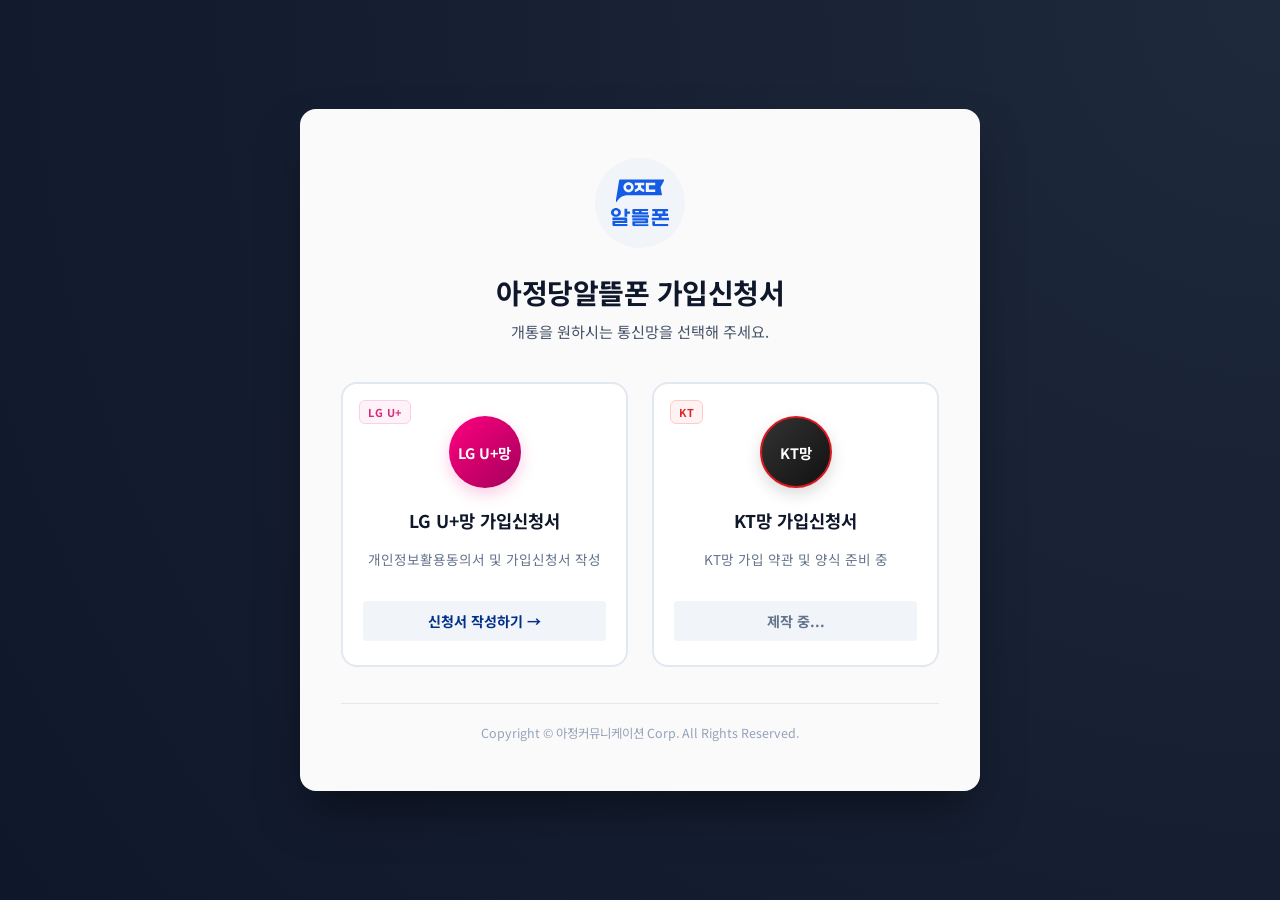
==== commit 7b315382: "fix: correct landing page logo path coordinate typo to fix cropped letter" ====
--- a/index.html
+++ b/index.html
@@ -39,7 +39,7 @@
               <path d="M32.4918 -3.73804H422.873V183.762H32.4918V-3.73804Z" fill="#145CE6"/>
             </g>
             <mask id="landing_mask4" style="mask-type:luminance" maskUnits="userSpaceOnUse" x="316" y="229" width="139" height="141">
-              <path d="M323.9 352.7V327.2H345.5V350.4H448.4V369.8H340.8C335.5 369.8 331.4 368.1 328.4 364.8C325.4 361.5 323.9 352.6M396.5 287.5V300.4H455V319.7H316.5V300.4H374.9V287.5H323.9V268.1H344.8V249.2H323.9V229.9H447.6V249.2H426.7V268.1H447.6V287.5H396.5ZM366.4 268.1H405.1V249.2H366.4V268.1Z" fill="white"/>
+              <path d="M323.9 352.7V327.2H345.5V350.4H448.4V369.8H340.8C335.5 369.8 331.4 368.1 328.4 364.8C325.4 361.5 323.9 357.5 323.9 352.6M396.5 287.5V300.4H455V319.7H316.5V300.4H374.9V287.5H323.9V268.1H344.8V249.2H323.9V229.9H447.6V249.2H426.7V268.1H447.6V287.5H396.5ZM366.4 268.1H405.1V249.2H366.4V268.1Z" fill="white"/>
             </mask>
             <g mask="url(#landing_mask4)">
               <path d="M316.454 229.853H455.016V369.498H316.454V229.853Z" fill="#145CE6"/>
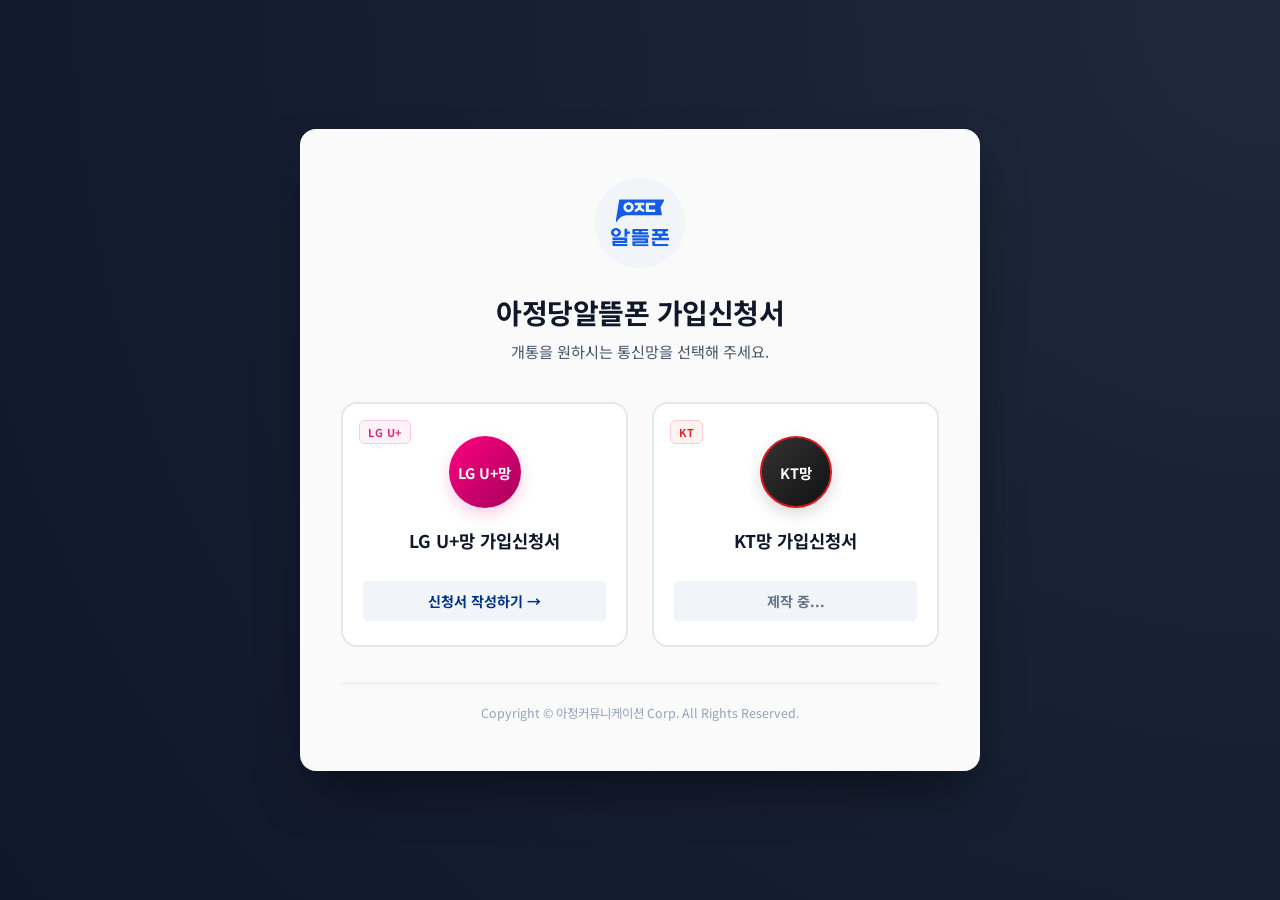
==== commit 0d6d3bdb: "style: remove description texts from network choice cards and adjust spacing" ====
--- a/index.html
+++ b/index.html
@@ -57,7 +57,6 @@
               <div class="brand-text">LG U+망</div>
             </div>
             <div class="network-name">LG U+망 가입신청서</div>
-            <p class="network-desc">개인정보활용동의서 및 가입신청서 작성</p>
             <div class="network-btn-label">신청서 작성하기 &rarr;</div>
           </button>
           
@@ -68,7 +67,6 @@
               <div class="brand-text">KT망</div>
             </div>
             <div class="network-name">KT망 가입신청서</div>
-            <p class="network-desc">KT망 가입 약관 및 양식 준비 중</p>
             <div class="network-btn-label coming-soon">제작 중...</div>
           </button>
         </div>
--- a/style.css
+++ b/style.css
@@ -878,7 +878,7 @@
   font-size: 1.1rem;
   font-weight: 700;
   color: #0f172a;
-  margin-bottom: 8px;
+  margin-bottom: 28px;
 }
 
 .network-desc {
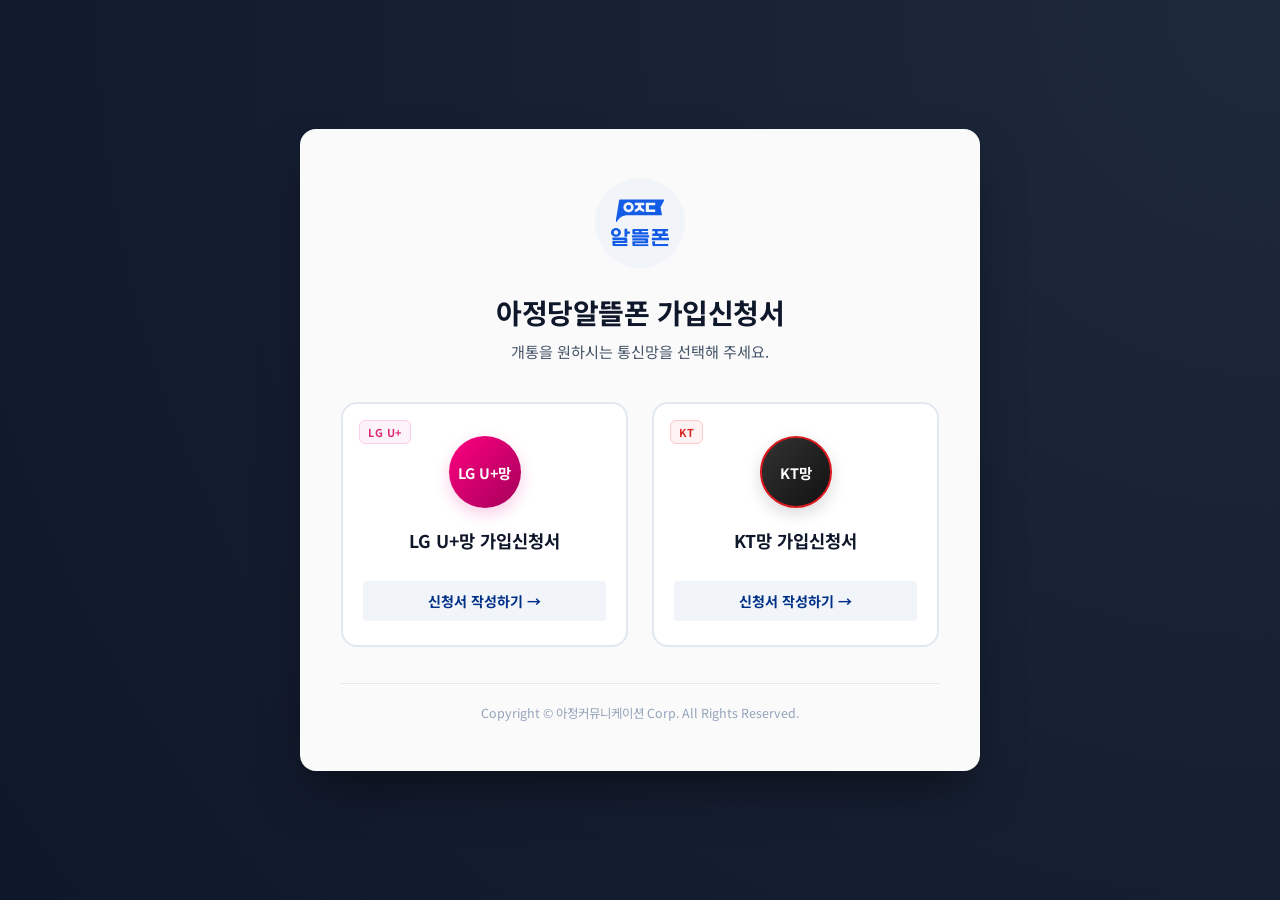
==== commit 5754b289: "KT_v1 확인필요 6건 확정 반영, 약관 명칭 통일 Co-Authored-By: Claude Opus 4.8 (1M context) <noreply@anthropic.com>" ====
--- a/index.html
+++ b/index.html
@@ -3,16 +3,15 @@
 <head>
 <meta charset="UTF-8">
 <meta name="viewport" content="width=device-width, initial-scale=1.0">
-<title>아정당알뜰폰 가입신청서</title>
+<title>아정당알뜰폰 가입신청서 · 망 선택</title>
 <link rel="stylesheet" href="style.css">
 </head>
 <body>
-  <!-- ── 망 선택 랜딩 화면 (Network Selection) ── -->
-  <div id="funnel-landing-screen" class="landing-screen no-print">
+  <!-- ── 망 선택 페이지 (LG_v2 / KT_v1 로 이동) ── -->
+  <div class="landing-screen">
     <div class="landing-container">
       <div class="landing-card">
         <div class="landing-logo">
-          <!-- Logo SVG -->
           <svg viewBox="0 0 455 370" xmlns="http://www.w3.org/2000/svg" aria-label="아정당 알뜰폰 로고" role="img">
             <mask id="landing_mask0" style="mask-type:luminance" maskUnits="userSpaceOnUse" x="0" y="225" width="151" height="145">
               <path d="M105.9 293.3V229.8H127.5V250.8H150.2V270.2H127.5V293.3H105.9ZM28.2 369.8C22.9 369.8 18.8 368.1 15.8 364.8C12.8 361.5 11.3 357.5 11.3 352.7V325.1H105.9V317.6H11.3V299.2H116C119.6 299.2 122.4 300.3 124.4 302.5C126.4 304.5 127.5 307.2 127.5 310.7V342.3H32.9V350.4H128.9V369.8H28.2ZM39 225C44.8 225 50 225.9 54.6 227.8C59.3 229.5 63.3 231.8 66.9 234.9C70.3 238 73 241.6 74.9 245.8C77 249.9 78 254.4 78 259.4C78 264.3 77 268.9 74.9 273.1C73 277.2 70.3 280.8 66.9 283.9C63.3 286.9 59.3 289.3 54.6 291C50 292.7 44.8 293.6 39 293.6C33.2 293.6 27.9 292.7 23.2 291C18.6 289.3 14.5 286.9 11 283.9C7.5 280.8 4.80001 277.2 2.90001 273.1C1.00001 268.9 0 264.3 0 259.4C0 254.4 1.00001 249.9 2.90001 245.8C4.90001 241.6 7.5 238 11 234.9C14.5 231.8 18.6 229.5 23.2 227.8C27.9 225.9 33.2 225 39 225ZM39 242.8C33.9 242.8 29.7 244.3 26.4 247.4C23.2 250.5 21.6 254.4 21.6 259.4C21.6 264.3 23.2 268.3 26.4 271.3C29.7 274.3 33.8 275.8 39 275.8C44.2 275.8 48.4 274.3 51.6 271.3C54.8 268.3 56.4 264.3 56.4 259.4C56.4 254.4 54.8 250.5 51.6 247.4C48.4 244.3 44.2 242.8 39 242.8Z" fill="white"/>
@@ -48,9 +47,9 @@
         </div>
         <h1 class="landing-title">아정당알뜰폰 가입신청서</h1>
         <p class="landing-subtitle">개통을 원하시는 통신망을 선택해 주세요.</p>
-        
+
         <div class="network-grid">
-          <button class="network-card network-lg" onclick="showLGForm()">
+          <button class="network-card network-lg" onclick="location.href='LG_v2.html'">
             <div class="network-badge lguplus">LG U+</div>
             <div class="network-logo-wrapper lg-color-logo">
               <div class="brand-symbol lg-symbol"></div>
@@ -59,915 +58,23 @@
             <div class="network-name">LG U+망 가입신청서</div>
             <div class="network-btn-label">신청서 작성하기 &rarr;</div>
           </button>
-          
-          <button class="network-card network-kt" onclick="showKTConstruction()">
+
+          <button class="network-card network-kt" onclick="location.href='KT_v1.html'">
             <div class="network-badge kt">KT</div>
             <div class="network-logo-wrapper kt-color-logo">
               <div class="brand-symbol kt-symbol"></div>
               <div class="brand-text">KT망</div>
             </div>
             <div class="network-name">KT망 가입신청서</div>
-            <div class="network-btn-label coming-soon">제작 중...</div>
+            <div class="network-btn-label">신청서 작성하기 &rarr;</div>
           </button>
         </div>
-        
+
         <div class="landing-footer">
           Copyright © 아정커뮤니케이션 Corp. All Rights Reserved.
         </div>
       </div>
     </div>
   </div>
-
-  <!-- ── KT망 제작 중 화면 (KT Under Construction) ── -->
-  <div id="kt-construction-screen" class="construction-screen hidden-screen no-print">
-    <div class="construction-container">
-      <div class="construction-card">
-        <div class="construction-icon">
-          <svg viewBox="0 0 24 24" fill="none" stroke="currentColor" stroke-width="2" stroke-linecap="round" stroke-linejoin="round">
-            <path d="M14.7 6.3a1 1 0 0 0 0 1.4l1.6 1.6a1 1 0 0 0 1.4 0l3.77-3.77a6 6 0 0 1-7.94 7.94l-6.91 6.91a2.12 2.12 0 0 1-3-3l6.91-6.91a6 6 0 0 1 7.94-7.94l-3.76 3.76z"/>
-          </svg>
-        </div>
-        <h2 class="construction-title">KT망 가입신청서 준비 중</h2>
-        <p class="construction-desc">
-          현재 KT망 가입에 필요한 개인정보활용동의서 및 약관을 정리하고 있습니다.<br>
-          빠른 시일 내에 준비하여 서비스를 제공해 드리겠습니다.
-        </p>
-        <button class="btn-back" onclick="showLandingScreen()">&larr; 이전 화면으로</button>
-      </div>
-    </div>
-  </div>
-
-  <!-- ── LG망 가입신청서 화면 (LG Form Screen) ── -->
-  <div id="lg-form-screen" class="hidden-screen">
-    <!-- Sticky Top Bar (Screen Only) -->
-    <div class="top-bar no-print">
-      <div class="top-bar-brand">
-        <button class="btn-top-back" onclick="showLandingScreen()">&larr; 망 선택</button>
-        <h1>아정당알뜰폰 가입신청서 (LG U+)</h1>
-      </div>
-      <button class="btn-print" onclick="validateAndPrint()">🖨️ 신청서 인쇄 / PDF 저장</button>
-    </div>
-
-    <!-- Document Container for Slate Background -->
-    <div class="document-container">
-
-<!-- ── 필수항목 미입력 모달 ── -->
-<div id="validModal">
-  <div class="modal-box">
-    <div class="modal-title">⚠️ 필수 항목을 확인해 주세요</div>
-    <ul class="modal-list" id="errorList"></ul>
-    <button class="modal-btn" onclick="closeModal()">확인 후 수정하기</button>
-  </div>
-</div>
-
-<!-- ══════════════════════════════════════ PAGE 1 ══ -->
-<div class="page">
-
-
-
-  <!-- 헤더 -->
-  <div class="doc-header">
-<div class="logo-cell">
-  <div class="logo-svg-wrap">
-    <svg viewBox="0 0 455 370" xmlns="http://www.w3.org/2000/svg" aria-label="아정당 알뜰폰 로고" role="img">
-      <mask id="mask0_37_2" style="mask-type:luminance" maskUnits="userSpaceOnUse" x="0" y="225" width="151" height="145">
-        <path d="M105.9 293.3V229.8H127.5V250.8H150.2V270.2H127.5V293.3H105.9ZM28.2 369.8C22.9 369.8 18.8 368.1 15.8 364.8C12.8 361.5 11.3 357.5 11.3 352.7V325.1H105.9V317.6H11.3V299.2H116C119.6 299.2 122.4 300.3 124.4 302.5C126.4 304.5 127.5 307.2 127.5 310.7V342.3H32.9V350.4H128.9V369.8H28.2ZM39 225C44.8 225 50 225.9 54.6 227.8C59.3 229.5 63.3 231.8 66.9 234.9C70.3 238 73 241.6 74.9 245.8C77 249.9 78 254.4 78 259.4C78 264.3 77 268.9 74.9 273.1C73 277.2 70.3 280.8 66.9 283.9C63.3 286.9 59.3 289.3 54.6 291C50 292.7 44.8 293.6 39 293.6C33.2 293.6 27.9 292.7 23.2 291C18.6 289.3 14.5 286.9 11 283.9C7.5 280.8 4.80001 277.2 2.90001 273.1C1.00001 268.9 0 264.3 0 259.4C0 254.4 1.00001 249.9 2.90001 245.8C4.90001 241.6 7.5 238 11 234.9C14.5 231.8 18.6 229.5 23.2 227.8C27.9 225.9 33.2 225 39 225ZM39 242.8C33.9 242.8 29.7 244.3 26.4 247.4C23.2 250.5 21.6 254.4 21.6 259.4C21.6 264.3 23.2 268.3 26.4 271.3C29.7 274.3 33.8 275.8 39 275.8C44.2 275.8 48.4 274.3 51.6 271.3C54.8 268.3 56.4 264.3 56.4 259.4C56.4 254.4 54.8 250.5 51.6 247.4C48.4 244.3 44.2 242.8 39 242.8Z" fill="white"/>
-      </mask>
-      <g mask="url(#mask0_37_2)">
-        <path d="M0.0159912 225.012H150.42V369.762H0.0159912V225.012Z" fill="#145CE6"/>
-      </g>
-      <mask id="mask1_37_2" style="mask-type:luminance" maskUnits="userSpaceOnUse" x="160" y="229" width="139" height="141">
-        <path d="M184.5 369.8C179.2 369.8 175.1 368.1 172.1 364.8C169.1 361.5 167.6 357.5 167.6 352.7V328.1H269.7V322H167.6V304.1H279.9C283.4 304.1 286.2 305.2 288.3 307.3C290.3 309.4 291.3 312.1 291.3 315.5V344.6H189.2V351H292.8V369.8H184.5ZM189.2 257.4H218.7V247.1H189.2V257.4ZM240.2 257.4H291.3V274.7H179.2C175.6 274.7 172.8 273.7 170.6 271.7C168.6 269.6 167.6 266.8 167.6 263.3V241.3C167.6 237.9 168.6 235.1 170.6 233.1C172.8 230.9 175.6 229.9 179.2 229.9H291.3V247.1H240.2V257.4ZM298.7 298.3H160.2V281H298.7V298.3Z" fill="white"/>
-      </mask>
-      <g mask="url(#mask1_37_2)">
-        <path d="M160.168 229.853H298.73V369.498H160.168V229.853Z" fill="#145CE6"/>
-      </g>
-      <mask id="mask2_37_2" style="mask-type:luminance" maskUnits="userSpaceOnUse" x="36" y="0" width="383" height="180">
-        <path d="M414.7 0H70.3002C67.3002 0 64.7002 2.20001 64.2002 5.10001L36.3002 176.2C35.7002 179.7 41.6002 181.5 43.4002 178.4C62.4002 145.4 89.2002 124.5 134.7 124.5H396C398.6 124.5 400.5 122.2 400 119.7L388.6 62.2L418.3 5.90001C419.7 3.20001 417.8 0 414.7 0ZM137.8 101.4C115.7 101.4 97.8002 83.8 97.8002 62.2C97.8002 40.6 115.7 23.1 137.8 23.1C159.8 23.1 177.7 40.6 177.7 62.2C177.7 83.8 159.8 101.4 137.8 101.4ZM260.6 46.2H236.1V62.2C238.4 65.9 243 69.8 247.4 72.5C250 74.2 255.1 77.4 260.6 78.3V98.4H259.3C249.4 98.4 232.2 88.4 223.8 80.3C215.3 88.4 198.2 98.4 188.3 98.4H186.9V78.3C192.5 77.4 197.5 74.2 200.2 72.5C204.5 69.8 209.2 65.9 211.4 62.3L211.5 46.2H186.9V26.1H260.6V46.2ZM346.7 46.2H297.5V78.3H346.7V98.4H272.9V26.1H346.7V46.2Z" fill="white"/>
-      </mask>
-      <g mask="url(#mask2_37_2)">
-        <path d="M32.4919 -3.73804H422.873V183.762H32.4919V-3.73804Z" fill="#145CE6"/>
-      </g>
-      <mask id="mask3_37_2" style="mask-type:luminance" maskUnits="userSpaceOnUse" x="118" y="43" width="40" height="39">
-        <path d="M137.8 81.3C148.5 81.3 157.2 72.8 157.2 62.2C157.2 51.7 148.5 43.2 137.8 43.2C127 43.2 118.3 51.7 118.3 62.2C118.3 72.8 127 81.3 137.8 81.3Z" fill="white"/>
-      </mask>
-      <g mask="url(#mask3_37_2)">
-        <path d="M32.4918 -3.73804H422.873V183.762H32.4918V-3.73804Z" fill="#145CE6"/>
-      </g>
-      <mask id="mask4_37_2" style="mask-type:luminance" maskUnits="userSpaceOnUse" x="316" y="229" width="139" height="141">
-        <path d="M323.9 352.7V327.2H345.5V350.4H448.4V369.8H340.8C335.5 369.8 331.4 368.1 328.4 364.8C325.4 361.5 323.9 357.5 323.9 352.6M396.5 287.5V300.4H455V319.7H316.5V300.4H374.9V287.5H323.9V268.1H344.8V249.2H323.9V229.9H447.6V249.2H426.7V268.1H447.6V287.5H396.5ZM366.4 268.1H405.1V249.2H366.4V268.1Z" fill="white"/>
-      </mask>
-      <g mask="url(#mask4_37_2)">
-        <path d="M316.454 229.853H455.016V369.498H316.454V229.853Z" fill="#145CE6"/>
-      </g>
-    </svg>
-  </div>
-</div>
-    <div class="title-cell">아정당알뜰폰 가입신청서</div>
-  </div>
-
-  <!-- ① 구분 -->
-  <div class="sec-wrap">
-    <div class="sec-head"><span class="sec-num">1</span> 유형</div>
-    <div class="sec-body">
-      <table><tr>
-        <td class="td-label">고객구분</td>
-        <td>
-          <label class="lbl"><input type="radio" name="cust_type" value="개인" checked> 개인</label>
-          <label class="lbl"><input type="radio" name="cust_type" value="개인사업자" disabled> 개인사업자</label>
-          <label class="lbl"><input type="radio" name="cust_type" value="외국인" disabled> 외국인</label>
-          <label class="lbl"><input type="radio" name="cust_type" value="법인" disabled> 법인</label>
-        </td>
-      </tr></table>
-    </div>
-  </div>
-
-  <!-- ② 요금제 -->
-  <div class="sec-wrap">
-    <div class="sec-head"><span class="sec-num">2</span> 요금제</div>
-    <div class="sec-body">
-      <table>
-        <tr>
-          <td class="td-label">요금제 선택</td>
-          <td colspan="3">
-            <select id="planSelect" onchange="fillPlan()">
-              <option value="">── 요금제를 선택하세요 ──</option>
-              <optgroup label="── 무약정 평생 요금제 ──">
-                <option value="life_4.5GB">(평생) 4.5GB + 1Mbps (월 9,900원)</option>
-                <option value="life_7GB">(평생) 7GB + 1Mbps (월 16,900원)</option>
-                <option value="life_10GB">(평생) 10GB + 1Mbps (월 19,900원)</option>
-                <option value="life_15GB_100">(평생) 15GB + 3Mbps [통화/문자 100] (월 24,900원)</option>
-                <option value="life_15GB_300">(평생) 15GB + 3Mbps [통화/문자 300] (월 25,900원)</option>
-                <option value="life_71GB">(평생) 71GB + 3Mbps (월 32,900원)</option>
-                <option value="life_150GB">(평생) 150GB + 5Mbps (월 39,900원)</option>
-                <option value="life_100GB">(평생) 100GB + 5Mbps (월 39,900원)</option>
-              </optgroup>
-            </select>
-          </td>
-        </tr>
-        <tr>
-          <td class="td-label">월 제공 데이터</td>
-          <td class="td-auto" id="p_data" style="width:280px">-</td>
-          <td class="td-label" style="width:80px">할인기간</td>
-          <td class="td-auto" id="p_period">-</td>
-        </tr>
-        <tr>
-          <td class="td-label">통화</td>
-          <td class="td-auto" id="p_call">-</td>
-          <td class="td-label">부가통화</td>
-          <td class="td-auto" id="p_extra">-</td>
-        </tr>
-        <tr>
-          <td class="td-label">문자</td>
-          <td class="td-auto" id="p_sms">-</td>
-          <td class="td-label">월 청구 요금</td>
-          <td class="td-auto fw7 red" id="p_fee">-</td>
-        </tr>
-      </table>
-      <div class="xs" style="color:#777;padding:2px 3px;margin-top:2px">
-      </div>
-    </div>
-  </div>
-
-<!-- ③ 가입자 정보 -->
-<div class="sec-wrap">
-  <div class="sec-head"><span class="sec-num">3</span> 가입자 정보</div>
-  <div class="sec-body">
-    <table class="subscriber-table">
-      <colgroup>
-        <col style="width:90px">
-        <col style="width:170px">
-        <col style="width:90px">
-        <col style="width:auto">
-      </colgroup>
-
-      <tr>
-        <td class="td-label">가입자명</td>
-        <td><input type="text" id="inp_name" class="form-input"></td>
-        <td class="td-label">생년월일</td>
-        <td><input type="text" id="inp_birth" class="form-input"></td>
-      </tr>
-
-      <tr>
-        <td class="td-label">가입자 주소</td>
-        <td colspan="3"><input type="text" id="inp_addr" class="form-input"></td>
-      </tr>
-
-      <tr>
-        <td class="td-label">연락처</td>
-        <td><input type="text" id="inp_tel" class="form-input"></td>
-        <td class="td-label">청구서 수신</td>
-        <td class="bill-cell">
-          <label class="lbl">
-            <input type="radio" name="bill_method" value="문자" checked onchange="toggleBill(this.value)">
-            문자
-          </label>
-
-          <label class="lbl">
-            <input type="radio" name="bill_method" value="이메일" onchange="toggleBill(this.value)">
-            이메일
-          </label>
-
-          <span id="billEmailWrap" class="inline-side" style="display:none;">
-            <input type="text" class="line-input email-id">
-            <span class="inline-mark">@</span>
-            <input type="text" class="line-input email-domain">
-          </span>
-        </td>
-      </tr>
-    </table>
-  </div>
-</div>
-
-  <!-- ④ 납부방법 -->
-  <div class="sec-wrap">
-    <div class="sec-head"><span class="sec-num">4</span> 납부방법</div>
-    <div class="sec-body">
-      <table>
-        <tr>
-          <td class="td-label">납부방법</td>
-          <td colspan="3">
-            <label class="lbl"><input type="radio" name="pay_type" value="계좌" checked onchange="togglePay(this.value)"> 계좌자동이체</label>
-            <label class="lbl"><input type="radio" name="pay_type" value="카드" onchange="togglePay(this.value)"> 카드자동납부</label>
-            <span style="color: red; font-size: 12px; margin-left: 15px;">※ 가입자 본인 명의로만 가능합니다</span>
-          </td>
-        </tr>
-        <tr>
-          <td class="td-label" id="lbl_owner">예금주명</td>
-          <td><input type="text" id="inp_owner"></td>
-          <td class="td-label" id="lbl_bank" style="width:60px">은행</td>
-          <td><input type="text" id="inp_bank"></td>
-        </tr>
-        <tr>
-          <td class="td-label" id="lbl_account">계좌번호</td>
-          <td colspan="3"><input type="text" id="inp_account"></td>
-        </tr>
-        <tr id="row_expiry" style="display:none">
-          <td class="td-label">유효기간</td>
-          <td colspan="3"><input type="text" id="inp_expiry" placeholder="MM / YY" style="width:50px"></td>
-        </tr>
-      </table>
-    </div>
-  </div>
-
-  <!-- ⑤ 가입내역 -->
-  <div class="sec-wrap">
-    <div class="sec-head"><span class="sec-num">5</span> 가입내역</div>
-    <div class="sec-body">
-
-      <!-- 업무구분 -->
-      <table style="margin-bottom:5px">
-        <tr>
-          <td class="td-label">업무구분</td>
-          <td>
-            <label class="lbl"><input type="radio" name="biz_type" value="신규" checked onchange="toggleBiz(this.value)"> 신규가입</label>
-            <label class="lbl"><input type="radio" name="biz_type" value="번호이동" onchange="toggleBiz(this.value)"> 번호이동</label>
-          </td>
-        </tr>
-      </table>
-
-      <!-- 신규가입 영역 -->
-      <div id="blk_new">
-        <table>
-          <tr>
-            <td class="td-label">개통 번호</td>
-            <td><input type="text" placeholder=></td>
-            <td class="td-label" style="width:100px">희망 번호<br><span class="small">(뒷자리 4자리)</span></td>
-            <td><input type="text" id="inp_new_num" maxlength="4" style="width:60px"></td>
-          </tr>
-        </table>
-      </div>
-
-<!-- 번호이동 영역 -->
-<div id="blk_mnp" class="cond-off">
-  <table class="mnp-table" style="margin-bottom:4px;">
-    <colgroup>
-      <col style="width:80px">
-      <col style="width:170px">
-      <col style="width:95px">
-      <col style="width:auto">
-    </colgroup>
-    <tr>
-      <td class="td-label">이동할 번호</td>
-      <td><input type="text" id="inp_mnp_num" placeholder=></td>
-      <td class="td-label">변경 전 사업자</td>
-      <td class="carrier-cell">
-        <label class="lbl"><input type="radio" name="prev_carrier" value="LG" onchange="toggleMvnoInput(this.value)"> LG</label>
-        <label class="lbl"><input type="radio" name="prev_carrier" value="KT" onchange="toggleMvnoInput(this.value)"> KT</label>
-        <label class="lbl"><input type="radio" name="prev_carrier" value="SKT" onchange="toggleMvnoInput(this.value)"> SKT</label>
-        <label class="lbl"><input type="radio" name="prev_carrier" value="알뜰" onchange="toggleMvnoInput(this.value)"> 알뜰</label>
-
-        <span id="mvnoNameWrap" class="inline-side" style="display:none;">
-          <input type="text" class="line-input mvno-name" placeholder="사업자명">
-        </span>
-      </td>
-    </tr>
-  </table>
-
-  <div class="notice-box">
-    <div class="nr"><span class="nr-sym">※</span><span>번호이동 제한기간(3개월) 경과 후부터 다른 사업자로 변경하실 수 있습니다. 단, 고객이 번호이동관리센터에 직접 신청하는 경우 제한기간 내에도 변경 가능합니다.</span></div>
-    <div class="nr"><span class="nr-sym">※</span><span>(주)아정커뮤니케이션으로 이동 하신 후, 변경 전 사업자와의 계약관계는 자동 해지되고, (주)아정커뮤니케이션의 이용조건과 통화요금이 적용됩니다.</span></div>
-    <div class="nr"><span class="nr-sym">※</span><span>신청 확인을 위해 번호이동 관리센터 및 변경 전 사업자에게 (성명, 전화번호, 주소 등)를 제공함에 동의합니다.</span></div>
-    <div class="nr"><span class="nr-sym">※</span><span>변경 전 사업자의 이동전화서비스를 중도 해지함에 따라 위약금이 발생할 수 있습니다.</span></div>
-    <div class="nr"><span class="nr-sym">※</span><span>변경 전 사업자에 대한 미납금이 존재할 경우 그 금액을 전 사업자에게 납부하여야 하며, 미납시 이용이 정지될 수 있습니다.</span></div>
-  </div>
-</div>
-
-      <!-- SIM 정보 (공통) -->
-      <table class="mt3">
-        <tr>
-          <td class="td-label">SIM 정보</td>
-          <td>모델명&nbsp;<input type="text" id="inp_sim_model" style="width:120px"></td>
-          <td>일련번호&nbsp;<input type="text" id="inp_sim_serial" style="width:120px"></td>
-        </tr>
-      </table>
-
-    </div>
-  </div>
-
-  <!-- 동의사항 -->
-  <div class="agree-block">
-    <div class="agree-row">
-      <span>본 신청서에 기재한 정보는 모두 사실이며, 허위 또는 오기재로 인한 불이익은 가입자에게 책임이 있습니다. 제3자에게 명의를 대여하거나 서비스 가입에 필요한 서류를 제공하는 경우, 해당 정보가 범죄에 악용되어 경제적 피해가 발생할 수 있습니다. 이와 관련하여 발생하는 모든 책임은 가입자에게 있으며, (주)아정커뮤니케이션은 이에 대해 책임을 지지 않습니다. </span>
-    </div>
-    <div class="agree-row">
-      <span>서비스 개통 이후 발생하는 이용요금, 부가서비스 이용, 제3자 사용 등에 대한 책임은 전적으로 가입자에게 있습니다. 본인은 (주)아정커뮤니케이션의 개인정보 처리방침, 5G/LTE/CDMA 이용약관, 위치기반서비스 이용약관, 휴대폰 본인확인 서비스 이용약관 및 발신번호 변작 방지 이용약관의 내용을 확인하고 이에 동의합니다.
-</span>
-    </div>
-    <div class="agree-row">
-      <span>본 가입신청서의 내용과 상충되는 별도의 이면 계약이 존재하지 않음을 확인하며, 이면 계약과 관련하여 (주)아정커뮤니케이션에게 어떠한 권리도 주장하지 않습니다. 이와 관련하여 (주)아정커뮤니케이션은 어떠한 책임도 부담하지 않으며, 이에 대해 안내받고 동의합니다.</span>
-    </div>
-  </div>
-
-<!-- 최종 서명 -->
-<div class="sign-area">
-  <div class="sign-text">
-    본인은 가입신청서와 무선 서비스 계약 표준 안내서 및 약관의 주요 내용에 대해서 충분한 설명을 들었고, 그 내용을 이해했습니다.
-    <br>따라서, 위와 같은 내용으로 계약하는 것에 대해 <span class="fw7 blue" style="font-size:12pt;"> 동의합니다.</span>
-  </div>
-
-  <div class="sign-bottom" style="display:flex; justify-content:space-between; align-items:flex-end;">
-    <div class="sign-date-row">
-      <input type="text" class="print-year" style="width:50px"> 년
-      <input type="text" class="print-month" style="width:40px"> 월
-      <input type="text" class="print-day" style="width:40px"> 일
-    </div>
-
-    <div class="sign-box-wrap" style="display:flex; flex-direction:column; align-items:center;">
-      <div class="sign-label" style="font-size:8pt; margin-bottom:3px; text-align:center;">
-        신청인 / 가입자 &nbsp;(대리인)
-      </div>
-      <div class="p-sign-box" onclick="openSignatureModal()">
-              <span>서명 &nbsp;/&nbsp; 인</span>
-              <img class="signature-image" style="display: none;" alt="Signature">
-            </div>
-    </div>
-  </div>
-</div>
-
-  <div class="doc-footer">
-    본 신청서는 아정커뮤니케이션 업무용으로 제작된 것으로 사전 허락 없이 사용하거나 임의로 수정할 수 없습니다.
-    Copyright © 아정커뮤니케이션 Corp. All Rights Reserved.&nbsp;|&nbsp;고객센터: 1833-2640&nbsp;|&nbsp;www.ajdmobile.co.kr
-  </div>
-</div>
-
-
-<!-- ══════════════════════════════════════ PAGE 2 ══ -->
-<div class="page">
-  <div class="no-print" style="text-align:right;margin-bottom:6px">
-  </div>
-
-  <div class="consent-page-title">개인정보 활용동의서</div>
-
-  <!-- 1 -->
-<div class="sec-wrap" style="margin-bottom:3px">
-  <div class="sec-head">1. 고유식별 정보 수집·이용 동의
-  </div>
-
-  <div style="font-size:6.1pt; line-height:1.45; padding:4px 4px 3px 4px;">
-    ◦고유식별정보의 수집·이용 목적 : 휴대폰 본인확인 서비스 제공, 본인확인, 본인인증, 미환급금 안내, 실명인증.<br>
-    ◦수집 고유식별 정보의 항목 : 주민등록번호, 여권번호, 운전면허번호, 외국인등록번호 (본인 · 대리인 신분확인 및 내용 포함)<br>
-    　※ 기간통신사업자는 전기통신사업법 시행령 제65조의 2에 의거 주민등록번호 또는 외국인등록번호가 포함된 자료의 처리가 가능합니다.<br>
-    ◦고유식별 정보의 보유 및 이용기간 : 서비스 가입기간 동안 이용하고, 요금정산 과·오납 분쟁 대비를 위하여 해지 후 요금 완납 후 6개월까지 이용<br>
-    ◦동의를 거부할 수 있으나 동의 거부 시 본인확인 및 인증이 불가하여 서비스 가입이 불가능합니다.
-  </div>
-
-  <table class="prv-table-tight">
-    <tr>
-      <th style="width:120px">이용목적</th>
-      <th>수집항목</th>
-      <th style="width:160px">보유 및 이용기간</th>
-    </tr>
-    <tr>
-      <td style="vertical-align:middle;">가입의사 확인</td>
-      <td style="vertical-align:middle;">
-        신분증 기재 사항(대리인 포함) 중 고유식별 번호
-        (주민등록번호, 외국인등록번호, 여권번호, 운전면허번호)
-      </td>
-      <td style="vertical-align:middle;">
-        해당업무 처리 완료 시까지<br>
-        (거절의 경우, 상담 종료 시까지)
-      </td>
-    </tr>
-  </table>
-</div>
-
-<div class="consent-agree" style="margin-top:1px; margin-bottom:4px;">
-  <span class="fw7 blue">※ 본인은 귀사가 위와 같이 고유식별 정보를 수집·이용하는 것에 동의합니다.</span>
-  <label class="lbl consent-agree-box">
-    <input type="checkbox" id="chk_consent1"> <span class="fw7 blue">동의</span>
-  </label>
-</div>
-
-  <!-- 2 -->
-<div class="sec-wrap" style="margin-bottom:3px">
-  <div class="sec-head">2. 개인정보/개인위치정보 수집·이용 동의 [필수]</div>
-
-  <table class="prv-table-tight">
-    <tr>
-      <th style="width:210px">목적</th>
-      <th>항목</th>
-      <th style="width:130px">보유 및 이용기간</th>
-    </tr>
-
-    <tr>
-      <td style="vertical-align:middle;">
-        신용보험 가입, 신용도 판단, 요금정산(청구,수납,채권추심,통신료 상호정산 등), 신청 서비스·상품 제공 및 안내, 이용빈도 파악 및 통계학적 특성에 따른 서비스 제공, 서비스·상품개발·특화, 이용자 및 서비스 이용에 대한 통계·분석, 물품배송, 고객관계 관리[고지사항 전달, 서비스 이용상황 확인, 서비스 신청 및 해지 기타 업무처리에 필요한 동의와 의사확인, 민원 처리 등 의사소통, 단말기 안전 점검, 멤버십 및 A/S쿠폰 제공, 단말기 출시·변경, 요금 컨설팅, 요금할인의 고객혜택 프로그램 안내] 업무처리(서비스 가입, 개통, 변경, 사후관리, 품질개선, 해지) 명의도용 방지 가입의사 확인, 위치정보 서비스 제공, 휴대폰 보험, 모바일뱅킹 등 제휴 서비스 제공 및 안내, 계약이행, 해지 환급금 안내, 출금계좌 등록 안내, 신용정보집중기관 요금연체 정보 등록 전 및 신용정보회사로 채권추심위탁 전 연체사실 통지(기존에 가입한 상품/서비스(집전화, 인터넷전화, 인터넷TV, 결합상품, mobile VIBro, 기타 상품 등)포함), 이동전화 단기간 가입 회선 관리, 분실 휴대폰 위치정보 조회
-      </td>
-      <td style="vertical-align:middle;">
-        · 명의자(양도인) : 성명(상호), 연락처, 이메일 주소, 청구지 주소, 주민등록주소<br>
-        · 납부자: 성명(상호), 휴대폰번호, 생년월일, 계좌번호, 은행명, 카드사명, 카드번호, 카드 유효기간, 명의자와의 관계<br>
-        · 번호이동 정보 : 번호이동대상번호, 변경전 사업자, 번호이동인증정보<br>
-        · 업무처리 필요 구비서류 이미지 : 신분증, 위임장, 인감증명서, 복지감면확인서류, 대리인 입증서류, 가족관계 확인 등 기타 사실확인 증명서 (대리인 신청 시 대리인 정보를 포함)<br>
-        · 생성 및 기타수집정보 : 단말기 정보(일련번호, MAC정보, 모델명, IMEI 등), USIM정보, 위치정보(기지국, GPS, Wifi, RFID 태그 및 위치정보 시스템 수집 정보 등), 신용정보, 과금정보, 품질정보, 이용내역, 변경내역, 가입정보, 쿠키, 접속로그, 접속 IP, 통계데이터, 웹사이트 설정정보, 신호세기 등<br>
-        · 성명, 가입서비스 번호, 연락처, 주소(신분증주소 포함), 고유식별정보, 신분증기재사항, 주민등록상 주소지, 연체금액, 연체등록 예정일
-        · 신용도 판단정보(번호변작, 불법스팸, 보이스피싱, 불법대부광고 등으로 인한 서비스 정지 등)<br>
-        · 기타(추가) : 고유식별번호, 성명(법인명), 가입정보(통신사, 서비스 가입일·해지일), 국적(외국인)
-      </td>
-      <td rowspan="4" style="vertical-align: middle;">
-        서비스 가입 기간, 외국인 체류기간 동안 이용하고 요금정산 과·오납 등 분쟁대비를 위해 해지 후 요금완납 6개월까지 보유·이용(단, 약관 정보통신망이용촉진 및 정보보호 등에 관한 법률, 통신비밀보호법, 국세기본법 등 관련법령에 따라 보존할 필요성이 있는 경우는 규정에 따라 보유합니다.
-      </td>
-    </tr>
-
-    <tr>
-      <td style="vertical-align:middle;">본인확인(서비스 본인확인, 휴대폰 본인확인 서비스, 제3자 모바일 본인확인, WiFi 접속), 주민등록전산상정볼르 통한 실사용자 확인</td>
-      <td style="vertical-align:middle;">성명(상호), 성별, 생년월일, 휴대폰 번호, 내/외국인 구분, 연계정보(CI), 중복가입</td>
-    </tr>
-
-    <tr>
-      <td style="vertical-align:middle;">전기통신역무가입</td>
-      <td style="vertical-align:middle;">고유식별정보, 신용도판단정보(번호변작, 불법스팸, 보이스피싱, 불법대부광고 등으로 인한 서비스정지 등)</td>
-    </tr>
-
-    <tr>
-      <td style="vertical-align:middle;">외국인 출국여부 확인</td>
-      <td style="vertical-align:middle;">고객식별정보, 성인(법인명), 가입정보(통신사, 서비스 가입일·해지일), 국적(외국인)</td>
-    </tr>
-
-    <tr>
-      <td style="vertical-align:middle;">이동전화서비스 가입 시 부정개통방지를 위한 본인여부 검증</td>
-      <td style="vertical-align:middle;">연계정보(CI)</td>
-      <td style="vertical-align:middle;">서비스 가입 후 14일 까지</td>
-    </tr>
-
-    <tr>
-      <td style="vertical-align:middle;">가입의사 확인</td>
-      <td style="vertical-align:middle;">성명, 신분증 얼굴사진, 그 밖에 신분증 기재 사항(대리인 포함)</td>
-      <td style="vertical-align:middle;">해당업무 처리 완료 시까지<br>(거절의 경우, 상담 종료 시까지)</td>
-    </tr>
-  </table>
-</div>
-
-<div class="consent-agree" style="margin-top:1px; margin-bottom:4px;">
-  <span class="fw7 blue">※ 본인은 귀사가 위와 같이 개인정보/개인위치정보를 수집·이용하는 것에 동의합니다.</span>
-  <label class="lbl consent-agree-box">
-    <input type="checkbox" id="chk_consent2"> <span class="fw7 blue">동의</span>
-  </label>
-</div>
-
-  <!-- 3 -->
-  <div class="sec-wrap" style="margin-bottom:3px">
-    <div class="sec-head">3. 통신가입사실 유무안내서비스를 위한 개인정보 활용 동의 [필수]</div>
-  <div style="font-size:6.5pt; line-height:1.45; padding:4px 4px 3px 4px;">
-    ◦본인은 상기 내용과 전기통신사업법 제32조의6에 따라 SMS(본인 명의의 모든 휴대전화(타사 포함)로 발송) 또는 등기우편물(주민등록상 주소로 발송)을 통해 가입사실을 안내 받는 것에 동의합니다.
-  </div>
-</div>
-
-<div class="consent-agree" style="margin-top:1px; margin-bottom:4px;">
-  <span class="fw7 blue">※ 본인은 귀사가 위와 같이 개인정보를 제3자에게 제공하는 것에 동의합니다.</span>
-  <label class="lbl consent-agree-box">
-    <input type="checkbox" id="chk_consent3"> <span class="fw7 blue">동의</span>
-  </label>
-</div>
-
-  <!-- 4 -->
-  <div class="sec-wrap" style="margin-bottom:3px">
-    <div class="sec-head">4. 서비스 제공을 위한 개인정보 제3자 제공 동의 [필수]</div>
-    <table class="prv-table-tight">
-      <tr>
-        <th style="width:150px">제공받는자</th>
-        <th>목적</th>
-        <th style="width:270px">제공정보</th>
-      </tr>
-    <tr>
-      <td style="vertical-align:middle;">한국정보통신진흥협회, 행정자치부, 경찰청, 법무부, 보건복지부, 국가보훈처</td>
-      <td style="vertical-align:middle;">신분증 진위확인, 복지요금감면대상자 확인, 자격변동, 부적정정보확인</td>
-      <td style="vertical-align:middle;">성명, 주민등록번호(외국인의 경우 외국인등록번호·거소신고번호, 여권번호·생년월일·국적), 신분증발급일자, 운전면허번호, 사진 등 신분증 기재사항(대리인 포함)</td>
-    </tr>
-    <tr>
-      <td style="vertical-align:middle;">행정안전부, 과학기술정보통신부, 한국정보통신진흥협회</td>
-      <td style="vertical-align:middle;">주민등록전산 정보 확인</td>
-      <td style="vertical-align:middle;">성명, 주민등록번호</td>
-    </tr>
-    <tr>
-      <td style="vertical-align:middle;">법무부, 한국정보통신진흥협회</td>
-      <td style="vertical-align:middle;">외국인 출국 사실 정보 확인</td>
-      <td style="vertical-align:middle;">성명, 국적, 여권번호, 등록번호, 생년월일, 회선번호</td>
-    </tr>
-    <tr>
-      <td style="vertical-align:middle;">한국정보통신진흥협회, 행정자치부, 법무부</td>
-      <td style="vertical-align:middle;">사망, 완전출국 확인</td>
-      <td style="vertical-align:middle;">성명, 주민등록번호 (외국인등록번호)</td>
-    </tr>
-    <tr>
-      <td style="vertical-align:middle;">한국정보통신진흥협회, 행정자치부</td>
-      <td style="vertical-align:middle;">미성년자 부모 여부 확인</td>
-      <td style="vertical-align:middle;">고객 및 부모의 성명, 주민등록번호 (외국인의 경우 외국인등록번호·거소신고번호)</td>
-    </tr>
-    <tr>
-      <td style="vertical-align:middle;">한국정보통신진흥협회</td>
-      <td style="vertical-align:middle;">채무불이행정보 등록·해제(연체고객에 한함)</td>
-      <td style="vertical-align:middle;">체납금액, 고객명, 주민등록번호, 청구금액</td>
-    </tr>
-    <tr>
-      <td style="vertical-align:middle;">한국인터넷진흥원</td>
-      <td style="vertical-align:middle;">스팸등록 이용제한(KISA 요청 시에 한함)</td>
-      <td style="vertical-align:middle;">스팸 신고된 고객명, 전화번호</td>
-    </tr>
-    <tr>
-      <td style="vertical-align:middle;">금융결제원</td>
-      <td style="vertical-align:middle;">자동이체계좌 유효성인증(이용고객에 한함)</td>
-      <td style="vertical-align:middle;">계좌번호, 고객명, 생년월일</td>
-    </tr>
-    <tr>
-      <td style="vertical-align:middle;">NICE평가정보(주)</td>
-      <td style="vertical-align:middle;">실명인증서비스(이용고객에 한함), 연체정보 등 신용도 판단정보(연체고객에 한함)</td>
-      <td style="vertical-align:middle;">고객명, 주민등록번호, 주소, 국적, 연락처, E-mail</td>
-    </tr>
-    <tr>
-      <td style="vertical-align:middle;">한국정보통신진흥협회</td>
-      <td style="vertical-align:middle;">해지환급(해당고객에 한함)</td>
-      <td style="vertical-align:middle;">고객명, 전화번호, 생년월일</td>
-    </tr>
-    <tr>
-      <td style="vertical-align:middle;">한국정보통신진흥협회</td>
-      <td style="vertical-align:middle;">방송통신신용정보 공동관리(식별, 연체, 복지, 이용정지), 외국인정보 인증, 국제전화 사기 공동대응, 명의도용 예방 및 분쟁조정, 명의도용방지 SMS 안내, 분실단말기 공동 관리, 휴대폰 대출방지</td>
-      <td style="vertical-align:middle;">고객명, 주민등록번호, 외국인 등록번호 또는 여권번호, 생년월일, 국적, 신분증 기재사항, 당사 가입자 여부, 이용내역, 연체금액</td>
-    </tr>
-    <tr>
-      <td style="vertical-align:middle;">한국정보통신진흥협회</td>
-      <td style="vertical-align:middle;">휴대전화 대출사기, 부정이용 방지 및 리스크 관리</td>
-      <td style="vertical-align:middle;">서비스명, 개통일자, 당사 가입자 여부, 주민등록번호</td>
-    </tr>
-    <tr>
-      <td style="vertical-align:middle;">한국정보통신진흥협회, 타 이동통신사</td>
-      <td style="vertical-align:middle;">이동전화 가입 회선 관리 (또는 다회선 관리 또는 서비스 가입제한)</td>
-      <td style="vertical-align:middle;">고유식별번호, 성명(법인명), 가입정보(통신사, 서비스 가입일·해지일), 이동전화번호 또는 전화번호 또는 회선번호, 국적(외국인), 생년월일</td>
-    </tr>
-    <tr>
-      <td style="vertical-align:middle;">한국통신사업자연합회</td>
-      <td style="vertical-align:middle;">번호이동업무, 인터넷/음성/책자 등을 통해 번호를 안내하는 서비스 제공</td>
-      <td style="vertical-align:middle;">고객고유식별번호, 고객명, 서비스번호, 이동전화번호, 우편번호, 주소</td>
-    </tr>
-    <tr>
-      <td style="vertical-align:middle;">서울보증보험(주)</td>
-      <td style="vertical-align:middle;">신용보험 가입가능 여부확인, 가입 및 유지 · 관리 및 분리보관 정보 조회</td>
-      <td style="vertical-align:middle;">개인식별정보(고객명, 주민등록번호(신용보험 가입목적으로 단순 전달용), 주소, 전화번호 등), 서비스 가입 및 이용정보, 단말기 할부계약 정보, 청구정보</td>
-    </tr>
-    <tr>
-      <td style="vertical-align:middle;">한국정보통신진흥협회, 타 이동통신사</td>
-      <td style="vertical-align:middle;">통신요금연체 통지서비스</td>
-      <td style="vertical-align:middle;">성명, 연체정보등록예정일, 제공기관, 통신사 중복가입방지정보(공통DI)</td>
-    </tr>
-    <tr>
-      <td style="vertical-align:middle;">한국정보통신진흥협회</td>
-      <td style="vertical-align:middle;">스팸문자 발송자 서비스 가입제한</td>
-      <td style="vertical-align:middle;">(필수)성명(법인명), 사업자등록번호, 주민등록번호, 외국인등록번호, 여권번호, 휴대폰 번호, 주소, 생년월일, 국적(외국인의 경우), 미납요금, 서비스 가입일/해지일/가입기간, 이용정지 사유</td>
-    </tr>
-    <tr>
-      <td style="vertical-align:middle;">한국정보통신진흥협회, 타 이동통신사, 과학기술정보통신부</td>
-      <td style="vertical-align:middle;">명의도용방지 서비스, 통신가입사실우편안내</td>
-      <td style="vertical-align:middle;">성명, 고유식별정보, 신분증 기재사항, 주민등록상 주소지</td>
-   </tr>
-   <tr>
-    <td style="vertical-align:middle;">LG U+</td>
-    <td style="vertical-align:middle;">도매대가 정산, 분실휴대폰 위치정보 조회</td>
-    <td style="vertical-align:middle;">전화번호, 가입번호, 과금정보, 이용내역</td>
-  </tr>
-  <tr>
-    <td style="vertical-align:middle;">한국정보통신진흥협회</td>
-    <td style="vertical-align:middle;">전기통신역무를 이용한 번호변작, 불법스팸발송, 보이스피싱, 불법대부광고 등으로 인한 서비스이용 정지자 서비스 가입제한</td>
-    <td style="vertical-align:middle;">고유식별번호, 이름, 이용정지 사유</td>
-  </tr>
-  <tr>
-    <td style="vertical-align:middle;">한국정보통신진흥협회, 타 이동통신사</td>
-    <td style="vertical-align:middle;">방송통신 신용정보 공동관리(신용정보 식별, 연체/해제, 복지, 이용정지, 분실 단말기, 개통정보), 명의도용 예방(※ 전기통신사업법 제 32조의 6에 따라 SMS(본인명의 모든 휴대전화(타사포함) 발송) 또는 등기우편물(주민등록상 주소로 발송)을 통해 가입사실안내 및 분쟁조정, 부정사용방지(단말기대출, 국제전화, 스팸 발송), 해지환급금 안내</td>
-    <td style="vertical-align:middle;">고객명, 당사 가입자 여부, 서비스 이용내역, 연체금액, 주소지, 고유식별번호(주민등록번호, 여권번호, 운전면허번호, 외국인등록번호), 단말기 IMEI, 모델명, 일련번호, 개통일자, 국적(외국인), 생년월일, 회선번호, 회선수</td>
-  </tr>
-  <tr>
-    <td style="vertical-align:middle;">한국정보통신진흥협회, 타 이동통신사</td>
-    <td style="vertical-align:middle;">동일명의 확인 서비스</td>
-    <td style="vertical-align:middle;">고객명, 고유식별번호(주민등록번호, 여권번호, 운전면허번호, 외국인등록번호), 단말기 IMEI, 모델명, 일련번호, 개통일자</td>
-  </tr>
-  <tr>
-    <td style="vertical-align:middle;">과학기술정보통신부, 한국정보통신진흥협회, 행정안전부, 경찰청, 국가보훈부, 법무부, 보건복지부</td>
-    <td style="vertical-align:middle;">부정가입 방지를 위한 본인확인(신분증 진위 여부 확인)</td>
-    <td style="vertical-align:middle;">성명, 고유식별번호(주민등록번호, 여권번호, 외국인등록번호, 운전면허번호)등 신분증 기재 사항(대리인 포함)</td>
-  </tr>
-    </table>
-<div style="font-size:6.1pt; line-height:1.4; color:#000; padding:2px 2px 2px 2px;">
-  · 보유 및 이용기간 : 정보제공일부터 서비스 해지 또는 제공 계약 종료일 중 먼저 도래하는 시점까지 이용하며,   이용기간이 종료한 시점에 파기. 다른 법령에 특별한 규정이 있을 경우 관련 법령에 따라 보관.<br>
-  · 단, LG U+는 서비스 제공 및 도매대가 정산완료 때까지이며, 서울보증보험(주)은 동의일부터 거래종료 후 5년까지(단, 거래종료 후 5년이 경과한 후에는 보험금 지급, 금융사고조사, 보험사기 방지·적발, 민원처리, 법령상 의무이행을 위한 경우에 한하여 보유·이용함)<br>
-  · 부정가입 방지를 위한 본인확인(신분증 진위 여부 확인)의 경우 해당업무 처리 완료 시까지(거절의 경우, 상담 종료 시까지)
-</div>
-  </div>
-
-<div class="consent-agree" style="margin-top:1px; margin-bottom:4px;">
-  <span class="fw7 blue">※ 본인은 귀사가 위와 같이 개인정보를 제3자에게 제공하는 것에 동의합니다.</span>
-  <label class="lbl consent-agree-box">
-    <input type="checkbox" id="chk_consent4"> <span class="fw7 blue">동의</span>
-  </label>
-</div>
-
-  <div class="doc-footer">※ 다음 장에 개인정보 활용동의서 계속</div>
-</div>
-
-
-<!-- ══════════════════════════════════════ PAGE 3 ══ -->
-<div class="page">
-  <div class="no-print" style="text-align:right;margin-bottom:6px">
-  </div>
-
-  <div class="consent-page-title">개인정보 활용동의서</div>
-
-  <!-- 5 -->
-  <div class="sec-wrap" style="margin-bottom:3px">
-    <div class="sec-head">5. 개인신용정보 조회 동의 [필수]</div>
-    <table class="prv-table-tight">
-      <tr>
-        <th style="width:170px">제공받는자</th>
-        <th style="width:170px">목적</th>
-        <th>제공하는 항목</th>
-        <th style="width:100px">보유/이용기간</th>
-      </tr>
-      <tr>
-   <td style="vertical-align:middle;">NICE신용평가정보(주), 한국정보통신진흥협회, 금융결제원, 신용카드사, 행정안전부, 국가보훈처, 보건복지부, 법무부</td>
-   <td style="vertical-align:middle;">본인확인·인증, 통신요금 체납여부, 복지할인 등 할인 가능 여부 확인, 가입가능 회선수 확인, 할부가입 여부 확인, 신용카드 등록·확인, 휴대폰 분실 등록·확인</td>
-   <td style="vertical-align:middle;">본인확인·인증 정보, 통신요금 체납, 할인가능 회선수, CB등급정보, 신용도, 보증보험 가입 여부, 신용카드정보</td>
-   <td style="vertical-align:middle;">서비스(회원) 가입 시부터 해지(탈퇴) 시까지</td>
-      </tr>
-    </table>
-
-    <table class="prv-table-tight">
-      <tr>
-        <th style="width:150px">제공하는자</th>
-        <th style="width:150px">제공받는자</th>
-        <th style="width:150px">목적</th>
-        <th>제공하는 항목</th>
-        <th style="width:130px">보유/이용기간</th>
-      </tr>
-      <tr>
-   <td rowspan="2" style="vertical-align: middle;">서울보증보험(주)</td>
-   <td style="vertical-align:middle;">(주)아정커뮤니케이션</td>
-   <td style="vertical-align:middle;">할부가능여부 심사,<br>신용보험의 가입 및 유지관리</td>
-   <td style="vertical-align:middle;">가입가능회선수/가입불가능 사유, 신용보험 계약정보, 신용도판단정보(대위변제, 대지급정보 등), 신용거래정보(신용보험 가입정보 등), 신용등급(평점)</td>
-   <td style="vertical-align:middle;">서비스 제공기간</td>
-      </tr>
-      <tr>
-   <td style="vertical-align:middle;">신용정보회사(코리아크레딧뷰로(주), NICE평가정보(주), 한국평가데이터(주) 등), 신용정보집중기관(한국신용정보원), 금융결제원</td>
-   <td style="vertical-align:middle;">신용보험의 가입 가능여부 판단, 가입 및 유지관리(채권추심, 대위권 행사 등) 신용정보의 집중관리 활용 및 교환</td>
-   <td style="vertical-align:middle;">개인식별정보(고객명, 고유식별정보, 연락처 등) 신용거래정보, 신용도 판단정보(연체, 대지급, 부도 등 정보)</td>
-   <td style="vertical-align:middle;">제공된 날로 부터 제공받는 자의 이용목적을 달성할 때까지 (최대, 거래 종료 후 5년까지)</td>
-      </tr>
-  <tr>
-    <td style="vertical-align:middle;">신용정보회사(코리아크레딧뷰로(주), NICE평가정보(주), 한국평가데이터(주) 등), 신용정보집중기관(한국신용정보원), 금융결제원, 한국평가데이터(주), 서울보증보험(서울보증보험(주)의 분리 보관 정보 이용 포함)</td>
-    <td style="vertical-align:middle;">서울보증보험(주)</td>
-    <td style="vertical-align:middle;">할부가능여부 심사, 신용보험의 가입 및 유지·관리(통계관리·분석 포함), 분리보관 정보 조회</td>
-    <td style="vertical-align:middle;">신용거래정보, 신용도 판단정보(연체, 대지급, 부도 등 정보), 신용등급(평점), 분리보관 정보</td>
-    <td style="vertical-align:middle;">제공된 날로 부터 제공받는 자의 이용목적을 달성할때까지(최대, 거래 종료 후 5년까지)</td>
-  </tr>
-  </table>
-<div style="font-size:6.1pt; line-height:1.4; color:#000; padding:1px 2px 2px 2px;">
-  ※ 조회 결과(신용정보법 등 관련 법령을 위반하는 등의 금융질서문란정보, 법원의 심판·결정, 조세·공공요금 체납 등의 공공기록정보 등)에 따라 청약에 대한 승낙을 유보할 수 있으며, 본 조회는 신용등급에 아무런 영향을 미치지 않습니다.
-</div>
-</div>
-
-<div class="consent-agree" style="margin-top:1px; margin-bottom:4px;">
-  <span class="fw7 blue">※ 본인은 귀사가 위와 같이 개인정보를 조회 및 이용하는 것에 동의합니다.</span>
-  <label class="lbl consent-agree-box">
-    <input type="checkbox" id="chk_consent5"><span class="fw7 blue">동의</span>
-  </label>
-</div>
-
-  <!-- 6 -->
-  <div class="sec-wrap" style="margin-bottom:3px">
-    <div class="sec-head">6. 개인정보 처리위탁 동의 [필수]</div>
-    <table class="prv-table-tight">
-      <tr>
-        <th style="width:100px">수탁자</th>
-        <th>위탁업무</th>
-      </tr>
-      <tr>
-   <td style="vertical-align:middle;">LG U+</td>
-   <td style="vertical-align:middle;">청구(청구서 출력 및 발송 등), 수납, 도매대가 정산, 로밍, 통화품질 민원상담, 본인확인서비스, 통신과금 서비스, 영업전산시스템, 멤버십 서비스, 이용자 및 서비스이용에 대한 통계분석, 부정개통방지를 위한 본인여부 검증</td>
-      </tr>
-      <tr>
-   <td style="vertical-align:middle;">한국정보통신진흥협회</td>
-   <td style="vertical-align:middle;">개인신용정보 전송 요구에 따른 중계기관 이용, 분실/도난 단말기 습득업무</td>
-      </tr>
-      <tr>
-   <td style="vertical-align:middle;">NICE평가정보(주)</td>
-   <td style="vertical-align:middle;">실명인증 서비스, 본인확인 및 인증 서비스, CI변환 서비스</td>
-      </tr>
-      <tr>
-   <td style="vertical-align:middle;">코리아크레딧뷰로(주)</td>
-   <td style="vertical-align:middle;">PASS 전자서명 인증서 통한 본인확인 업무, 고객 카드를 통한 본인확인 업무</td>
-      </tr>
-      <tr>
-   <td style="vertical-align:middle;">(주)아정네트웍스</td>
-   <td style="vertical-align:middle;">고객 전화상담(In/Out-bound Call) 관련 제반 업무, 멤버십 혜택(모바일 쿠폰) 발송, 고객 이벤트 경품 발송</td>
-      </tr>
-      <tr>
-   <td style="vertical-align:middle;">우체국</td>
-   <td style="vertical-align:middle;">USIM 배송(등기 배송)</td>
-      </tr>
-      <tr>
-   <td style="vertical-align:middle;">(주)세종텔레콤</td>
-   <td style="vertical-align:middle;">문자발송(SMS, MMS)에 따른 휴대폰번호 처리 업무</td>
-      </tr>
-      <tr>
-   <td style="vertical-align:middle;">텔레소프트</td>
-   <td style="vertical-align:middle;">아정당알뜰폰 서비스 영업전산시스템 관리·운영</td>
-      </tr>
-      <tr>
-   <td style="vertical-align:middle;">DNA클라우드</td>
-   <td style="vertical-align:middle;">아정당알뜰폰 서비스 영업전산시스템 인프라 관리·운영</td>
-      </tr>
-  </table>
-</div>
-
-<div class="consent-agree" style="margin-top:1px; margin-bottom:4px;">
-  <span class="fw7 blue">※ 본인은 귀사가 위와 같이 개인정보를 위탁하는 것에 동의합니다.</span>
-  <label class="lbl consent-agree-box">
-    <input type="checkbox" id="chk_consent6"> <span class="fw7 blue">동의</span>
-  </label>
-</div>
-
-  <!-- 7 -->
-  <div class="sec-wrap" style="margin-bottom:3px">
-    <div class="sec-head">7. 본인인증 서비스 이용동의 [필수]</div>
-    <table class="prv-table-tight">
-      <tr>
-        <th style="width:100px">제공받는자</th>
-        <th style="width:155px">목적</th>
-        <th>제공하는 항목</th>
-        <th style="width:155px">보유/이용기간</th>
-      </tr>
-      <tr>
-   <td style="vertical-align:middle;">(주)LG유플러스</td>
-   <td style="vertical-align:middle;">휴대폰 본인확인(이용고객에 한함) 서비스 이용,<br>휴대폰 간편인증(이용고객에 한함) 서비스 이용</td>
-   <td style="vertical-align:middle;">고객명, 전화번호, 주민등록번호, 생년월일, USIM정보, 단말기정보</td>
-   <td style="vertical-align:middle;">정보 제공일로부터 서비스 종료 또는 해지되는 시점</td>
-      </tr>
-    </table>
-</div>
-
-<div class="consent-agree" style="margin-top:1px; margin-bottom:4px;">
-  <span class="fw7 blue">※ 본인은 귀사가 위와 같이 개인정보를 조회 및 이용하는 것에 동의합니다.</span>
-  <label class="lbl consent-agree-box">
-    <input type="checkbox" id="chk_consent7"> <span class="fw7 blue">동의</span>
-  </label>
-</div>
-
-  <!-- 8 -->
-  <div class="sec-wrap" style="margin-bottom:3px">
-    <div class="sec-head">8. 민감정보(생체인식정보) 수집·이용 동의 [필수]</div>
-    <table class="prv-table-tight">
-      <tr>
-        <th style="width:350px">이용목적</th>
-        <th>수집항목</th>
-        <th style="width:100px">보유 및 이용기간</th>
-      </tr>
-      <tr>
-   <td style="vertical-align:middle;">신분증 진위확인을 위해 신분증 얼굴사진으로부터 특징 정보 추출,<br>안면인증(얼굴 라이브니스 체크, 신분증 내 얼굴 사진과 동일 여부 확인)</td>
-   <td style="vertical-align:middle;">신분증 이미지 내 얼굴사진, 안면인증 얼굴 영상 정보</td>
-   <td style="vertical-align:middle;">해당업무 처리 완료 시까지</td>
-      </tr>
-    </table>
-</div>
-
-<div class="consent-agree" style="margin-top:1px; margin-bottom:4px;">
-  <span class="fw7 blue">※ 본인은 귀사가 위와 같이 개인정보를 조회 및 이용하는 것에 동의합니다.</span>
-  <label class="lbl consent-agree-box">
-    <input type="checkbox" id="chk_consent8"> <span class="fw7 blue">동의</span>
-  </label>
-</div>
-
-  <!-- 9 -->
-  <div class="sec-wrap" style="margin-bottom:3px">
-    <div class="sec-head">9. 고객 혜택정보 제공을 위한 정보 수집·이용 동의 및 혜택·광고 수신 동의 [선택]</div>
-  <div style="font-size:6.1pt; line-height:1.45; padding:2px 2px 2px 2px;">
-    ◦귀사가 1항 및 2항의 필수동의 항목에서 수집한 개인정보, 고객세분화정보, 손호도 및 라이프스타일정보, 전산조회이력정보 및 상담이력정보, 고객간 관계에 관한 예측 정보 및 이정보들에 대한 통계·분석데이터를 해지시까지 수집·이용·분석하며 각종 서비스·상품 (주)아정커뮤니케이션이 제공하는 이동통신, 금융서비스, 결합·제휴상품, 스토리지 등 데이터·컨텐츠서비스, 부가서비스, 전자상거래서비스, 위치정보서비스, IT솔루션, Smart health서비스, 신규서비스·상품 포함, 제휴사와 결합된 서비스 및 제휴사의 서브시에 대하여 홍보, 가입권유, 프로모션, 생활정보, 멤버십정보, 이벤트, 해외로밍 안내(공항 또는 항만 위치 시 로밍 이용방법, 진행중인 이벤트 등 안내) 및 설문조사 목적으로 수집·이용·활용하는 것, 본인에게 혜택정보, 광고정보를 각종 통신방식(전화, SMS, LMS, MMS, WAP Push, 이메일, 우편, APP 안내 및 팝업)으로 전송하는 것에 동의합니다.<br>
-    ◦본인은 (주)LG유플러스가 본인에게 각종 통신방식(APP, 전화, 문자, 이메일, 우편)을 통해 제3자의 상품 및 서비스에 대한 광고 정보를 전송하는 것에 동의합니다.<br>
-    ◦가입신청서를 작성하였으나 최종 개통이 이루어지지 않는 경우, 추가 혜택 안내 및 가입 관련 안내를 위해 고객의 전화번호와 본인 확인 정보(이름, 생년월일)를 수집·이용하며, 이는 신청일로부터 2개월간 보유·이용됩니다.
-</div>
-</div>
-<div class="consent-agree" style="margin-top:1px; margin-bottom:4px;">
-  <span></span>
-  <label class="lbl consent-agree-box">
-    <input type="checkbox" id="chk_consent9"> <span class="fw7 blue">동의　</span>
-    <input type="checkbox" id="chk_consent10"> <span class="fw7 blue">미동의</span>
-  </label>
-</div>
-
-  <!-- 10 -->
-  <div class="sec-wrap" style="margin-bottom:3px">
-    <div class="sec-head">10. 고객 혜택정보/광고 정보 제공을 위한 개인정보 처리위탁 동의 [선택]</div>
-  <div style="font-size:6.1pt; line-height:1.45; padding:2px 2px 2px 2px;">
-    ◦신청서에 기재된 개인정보는 신규서비스 제공 및 광고를 의뢰하는 업체의 광고성 정보를 전화, 전자우편, SMS, MMS 등을 이용하여 전송하는데 사용할 수 있으며, 고객은 전송되는 광고성정보에 대해 전송받기를 거절할 수 있습니다. 고객에게 전송되는 광고성 정보는 "정보통신망 이용촉진 및 정보보호 등에 관한 법률"이나 관련 법규정을 준수하여 발송합니다.
-</div>
-</div>
-<div class="consent-agree" style="margin-top:1px; margin-bottom:4px;">
-  <span></span>
-  <label class="lbl consent-agree-box">
-    <input type="checkbox" id="chk_consent11"> <span class="fw7 blue">동의　</span>
-    <input type="checkbox" id="chk_consent12"> <span class="fw7 blue">미동의</span>
-  </label>
-</div>
-
-  <!-- 11 -->
-  <div class="sec-wrap" style="margin-bottom:3px">
-    <div class="sec-head">11. 개인정보 제3자 제공 동의 [선택]</div>
-    <table class="prv-table-tight">
-      <tr>
-        <th style="width:350px">이용목적</th>
-        <th>수집항목</th>
-        <th style="width:100px">보유 및 이용기간</th>
-      </tr>
-      <tr>
-   <td style="vertical-align:middle;">신분증 진위확인을 위해 신분증 얼굴사진으로부터 특징 정보 추출,<br>안면인증(얼굴 라이브니스 체크, 신분증 내 얼굴 사진과 동일 여부 확인)</td>
-   <td style="vertical-align:middle;">신분증 이미지 내 얼굴사진, 안면인증 얼굴 영상 정보</td>
-   <td style="vertical-align:middle;">해당업무 처리 완료 시까지</td>
-      </tr>
-    </table>
-</div>
-
-<div class="consent-agree" style="margin-top:1px; margin-bottom:4px;">
-  <span></span>
-  <label class="lbl consent-agree-box">
-    <input type="checkbox" id="chk_consent13"> <span class="fw7 blue">동의　</span>
-    <input type="checkbox" id="chk_consent14"> <span class="fw7 blue">미동의</span>
-  </label>
-</div>
-
-  <div class="consent-final-sign">
-    <span class="fw7 blue" style="font-size:10pt;">본인은 개인정보 활용동의에 대해 충분히 설명을 듣고, 그 내용을 이해하였으며, 위와 같은 내용으로 동의합니다.</span>
-    <div class="sign-bottom" style="display:flex; justify-content:flex-end; margin-top:4px;">
-      <div class="sign-box-wrap" style="display:flex; flex-direction:column; align-items:center;">
-        <div class="sign-label">신청인 / 가입자 &nbsp;(대리인)</div>
-        <div class="p-sign-box" onclick="openSignatureModal()">
-              <span>서명 &nbsp;/&nbsp; 인</span>
-              <img class="signature-image" style="display: none;" alt="Signature">
-            </div>
-      </div>
-    </div>
-  </div>
-</div>
-  </div> <!-- /document-container -->
-</div> <!-- /lg-form-screen -->
-
-<script src="app.js"></script>
-
-  <!-- MODAL: DIGITAL SIGNATURE PAD -->
-  <div class="modal-overlay" id="signatureModal">
-    <div class="modal-box">
-      <div class="modal-title">🖊️ 고객 전자 서명</div>
-      <p class="modal-desc">아래의 패드 영역에 고객님이 직접 서명 또는 도장을 날인해 주세요.</p>
-      
-      <div class="canvas-container">
-        <div class="canvas-hint" id="sig-hint">
-          <span>🖊️</span>
-          터치 스크린 혹은 마우스로 서명해 주세요
-        </div>
-        <canvas id="sig-canvas" class="sig-canvas"></canvas>
-      </div>
-
-      <div class="modal-actions">
-        <button class="modal-btn modal-btn-cancel" id="btn-sig-cancel">취소</button>
-        <button class="modal-btn modal-btn-cancel" id="btn-sig-clear" style="background:#f1f5f9; color:#f43f5e; border:1px solid #fecdd3;">지우기</button>
-        <button class="modal-btn modal-btn-apply" id="btn-sig-apply">서명 완료</button>
-      </div>
-    </div>
-  </div>
 </body>
 </html>
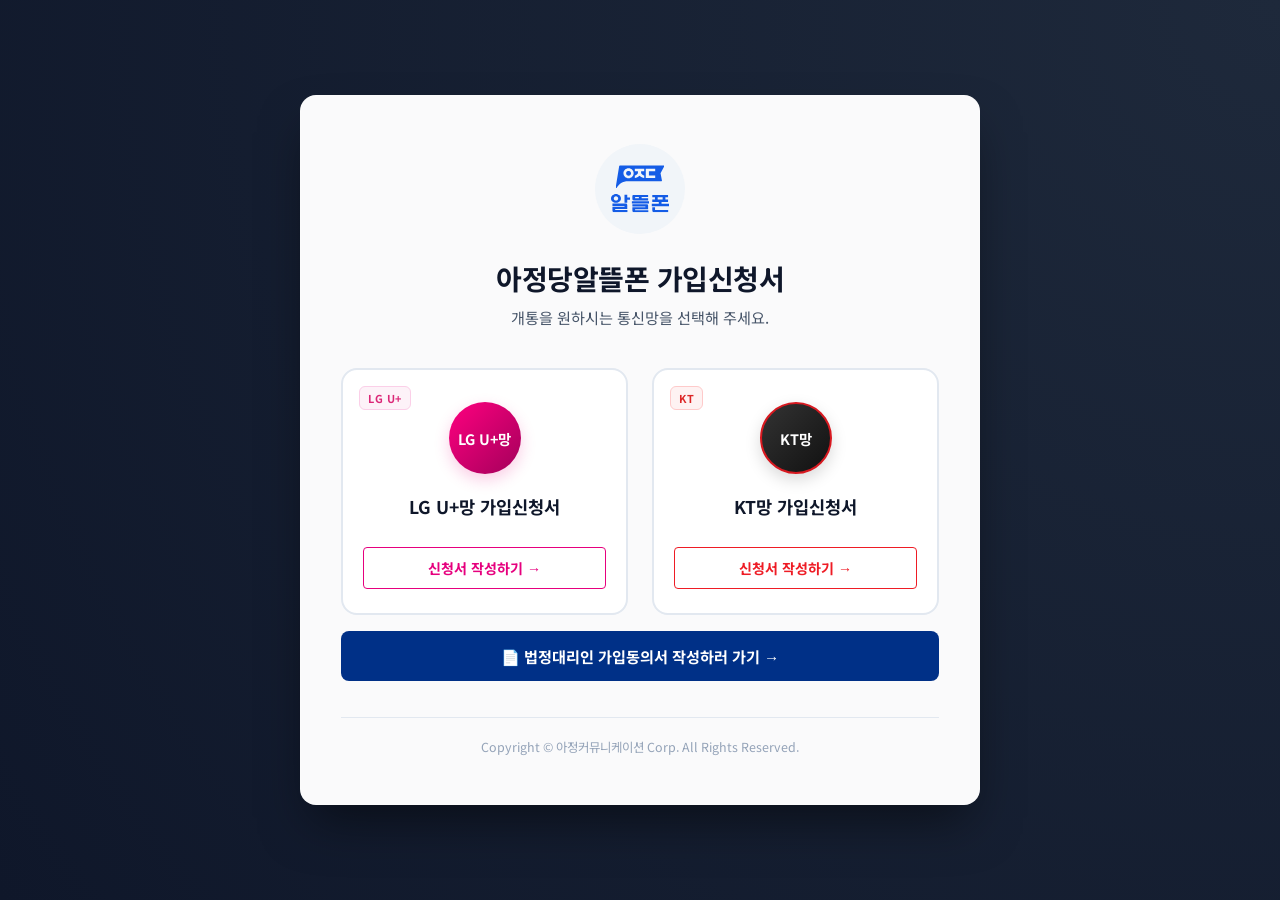
==== commit 99ac00ea: "신청서 개편 배포: 미성년자·외국인 개통 지원 + 법정대리인 가입동의서 신설 - LG_v3/KT_v2 신규: 고객구분(개인/미성년자/외국인 활성, 개인사업자/법인 비활성) +   " ====
--- a/index.html
+++ b/index.html
@@ -49,7 +49,7 @@
         <p class="landing-subtitle">개통을 원하시는 통신망을 선택해 주세요.</p>
 
         <div class="network-grid">
-          <button class="network-card network-lg" onclick="location.href='LG_v2.html'">
+          <button class="network-card network-lg" onclick="location.href='LG_v3.html'">
             <div class="network-badge lguplus">LG U+</div>
             <div class="network-logo-wrapper lg-color-logo">
               <div class="brand-symbol lg-symbol"></div>
@@ -59,7 +59,7 @@
             <div class="network-btn-label">신청서 작성하기 &rarr;</div>
           </button>
 
-          <button class="network-card network-kt" onclick="location.href='KT_v1.html'">
+          <button class="network-card network-kt" onclick="location.href='KT_v2.html'">
             <div class="network-badge kt">KT</div>
             <div class="network-logo-wrapper kt-color-logo">
               <div class="brand-symbol kt-symbol"></div>
@@ -70,6 +70,10 @@
           </button>
         </div>
 
+        <div class="guardian-cta">
+          <button class="btn-guardian" onclick="location.href='guardian.html'">📄 법정대리인 가입동의서 작성하러 가기 &rarr;</button>
+        </div>
+
         <div class="landing-footer">
           Copyright © 아정커뮤니케이션 Corp. All Rights Reserved.
         </div>
--- a/style.css
+++ b/style.css
@@ -1,4 +1,23 @@
-@import url('https://fonts.googleapis.com/css2?family=Inter:wght@400;500;600;700&family=Noto+Sans+KR:wght@300;400;500;700&display=swap');
+/* ─────────────────────────────────────────────────────────────
+   Noto Sans KR 셀프호스팅 (Regular 400 · Bold 700)
+   Google Fonts CDN 제거 → 오프라인/헤드리스 검증과 실제 브라우저 렌더가 동일.
+   korean 서브셋(woff2)이 한글·라틴·숫자·주요 문장부호를 모두 포함하며,
+   미포함 기호(※ ← → ─ ◦ 등)는 Google Noto에도 없어 시스템 폰트로 동일 폴백됩니다.
+   ───────────────────────────────────────────────────────────── */
+@font-face {
+  font-family: 'Noto Sans KR';
+  font-style: normal;
+  font-weight: 400;
+  font-display: swap;
+  src: url('fonts/noto-sans-kr-korean-400.woff2') format('woff2');
+}
+@font-face {
+  font-family: 'Noto Sans KR';
+  font-style: normal;
+  font-weight: 700;
+  font-display: swap;
+  src: url('fonts/noto-sans-kr-korean-700.woff2') format('woff2');
+}
 
 :root {
   --primary: #003087;
@@ -813,17 +832,21 @@
 }
 
 /* Hover effects for LG */
+/* 망 구분 포인트 컬러 (선택 카드) */
+.network-card.network-lg { --network-color: #E6007E; }  /* LG U+ 마젠타 */
+.network-card.network-kt { --network-color: #EE1C25; }  /* KT 레드 */
+
 .network-card.network-lg:hover {
-  border-color: #e6007e;
+  border-color: var(--network-color);
   transform: translateY(-4px);
   box-shadow: 0 12px 24px -10px rgba(230, 0, 126, 0.3);
 }
 
 /* Hover effects for KT */
 .network-card.network-kt:hover {
-  border-color: #d71920;
+  border-color: var(--network-color);
   transform: translateY(-4px);
-  box-shadow: 0 12px 24px -10px rgba(215, 25, 32, 0.25);
+  box-shadow: 0 12px 24px -10px rgba(238, 28, 37, 0.25);
 }
 
 .network-badge {
@@ -896,20 +919,16 @@
   width: 100%;
   font-size: 0.88rem;
   font-weight: 700;
-  color: var(--primary);
-  background: #f1f5f9;
+  color: var(--network-color, var(--primary));
+  background: #ffffff;
+  border: 1.5px solid var(--network-color, #e2e8f0);
   padding: 10px 0;
   border-radius: var(--radius-sm);
   transition: all 0.2s ease;
 }
 
-.network-card.network-lg:hover .network-btn-label {
-  background: #e6007e;
-  color: #ffffff;
-}
-
-.network-card.network-kt:hover .network-btn-label {
-  background: #d71920;
+.network-card:hover .network-btn-label {
+  background: var(--network-color);
   color: #ffffff;
 }
 
@@ -1045,6 +1064,183 @@
 }
 
 /* ─────────────────────────────────────────────────────────────
+   FLOWING CONSENT DOCUMENT (개인정보 활용동의서 · 2~3p 자연 분할)
+   화면에서는 A4 폭의 연속 시트로 보이고, 인쇄 시 page-break 규칙에 따라
+   여러 장으로 자연스럽게 나뉩니다. (고정 .page 대신 사용)
+   ───────────────────────────────────────────────────────────── */
+.consent-doc {
+  width: 210mm;
+  background: var(--bg-page);
+  padding: 8mm 8mm 6mm;
+  margin-bottom: 25px;
+  box-shadow: var(--shadow);
+  border: 1px solid #cbd5e1;
+  box-sizing: border-box;
+}
+
+/* 각 동의 항목(1항~11항) 묶음 */
+.consent-item {
+  margin-bottom: 3px;
+}
+
+/* ─────────────────────────────────────────────────────────────
+   KT망 [확인 필요] 검토 표시 (내부 검토용 · 화면/인쇄 모두 노출)
+   ───────────────────────────────────────────────────────────── */
+.review-flag {
+  background: #fff3a3;
+  border-bottom: 1px dashed #c79a00;
+  padding: 0 2px;
+  border-radius: 2px;
+}
+
+.review-row > td {
+  background: #fff3a3 !important;
+}
+
+.review-note {
+  color: #a06b00;
+  font-weight: 700;
+  white-space: nowrap;
+}
+
+/* ─────────────────────────────────────────────────────────────
+   망 구분 색상 테마 (기본 아정당 블루 #003087 유지)
+   <body data-network="lg|kt"> 로 --network-color 주입 · 파일 분기 없음
+   ───────────────────────────────────────────────────────────── */
+body[data-network="lg"] { --network-color: #E6007E; }   /* LG U+ 마젠타 */
+body[data-network="kt"] { --network-color: #EE1C25; }   /* KT 레드 */
+
+/* 문서 타이틀 / 동의서 표제 옆 망 구분 배지
+   (흑백 인쇄 대비: 색이 빠져도 텍스트 'LG U+망'/'KT망' 으로 식별) */
+.doc-net-badge {
+  display: inline-block;
+  background: var(--network-color, var(--primary));
+  color: #ffffff;
+  font-size: 9pt;
+  font-weight: 700;
+  letter-spacing: 0;
+  line-height: 1.35;
+  padding: 1px 10px;
+  margin-left: 10px;
+  border-radius: 999px;
+  vertical-align: middle;
+  border: 1px solid rgba(0, 0, 0, 0.18);
+  -webkit-print-color-adjust: exact;
+  print-color-adjust: exact;
+}
+.consent-page-title .doc-net-badge { font-size: 8pt; }
+
+/* 긴 표(2항·4항 등)가 페이지를 넘어갈 때 머리글이 다음 장 상단에 자동 반복 */
+.prv-table-tight thead {
+  display: table-header-group;
+}
+
+/* ─────────────────────────────────────────────────────────────
+   고객구분별 필수 서류 안내 (모달 리스트) — LG_v3/KT_v2
+   ───────────────────────────────────────────────────────────── */
+.doc-guide-list {
+  list-style: none;
+  margin: 4px 0 18px;
+  padding: 0;
+  max-height: 320px;
+  overflow-y: auto;
+  text-align: left;
+}
+.doc-guide-list li {
+  font-size: 0.95rem;
+  padding: 8px 10px 8px 30px;
+  border-bottom: 1px solid #f1f5f9;
+  position: relative;
+  color: #1f2937;
+  line-height: 1.4;
+}
+.doc-guide-list li::before {
+  content: '📄';
+  position: absolute;
+  left: 6px;
+  top: 7px;
+  font-size: 0.9rem;
+}
+/* 팝업 내 '법정대리인 가입동의서' 작성 링크 (라벨 좌측 · 작성하러가기 우측, 볼드·밑줄없음) */
+.doc-guide-list li a.doc-guide-link {
+  display: flex;
+  align-items: center;
+  justify-content: space-between;
+  gap: 12px;
+  color: var(--primary);
+  font-weight: 700;
+  text-decoration: none;
+  cursor: pointer;
+}
+.doc-guide-list li a.doc-guide-link .doc-guide-go {
+  white-space: nowrap;
+}
+.doc-guide-list li a.doc-guide-link:hover {
+  color: var(--accent);
+}
+
+/* 법정대리인 가입동의서(guardian) — 서명 섹션을 페이지 하단으로 배치
+   (화면은 .page 고정높이 297mm, 인쇄는 아래 @media print 에서 min-height 부여) */
+.page-fill {
+  display: flex;
+  flex-direction: column;
+}
+.page-fill .sign-area {
+  margin-top: auto;
+}
+
+/* 망 선택 퍼널 — 법정대리인 가입동의서 작성 버튼 */
+.guardian-cta {
+  margin-top: 10px;
+}
+.btn-guardian {
+  width: 100%;
+  padding: 14px 0;
+  font-size: 0.95rem;
+  font-weight: 700;
+  font-family: inherit;
+  color: #ffffff;
+  background: var(--primary);
+  border: none;
+  border-radius: var(--radius-md);
+  cursor: pointer;
+  transition: all 0.2s ease;
+}
+.btn-guardian:hover {
+  background: #002566;
+  transform: translateY(-1px);
+  box-shadow: 0 6px 16px -6px rgba(0, 48, 135, 0.4);
+}
+
+/* 미성년자 법정대리인 섹션 포함 시 페이지1 유지용 폼 압축 (LG_v3/KT_v2 전용) */
+.form-compact .sec-wrap { margin-bottom: 2px; }
+.form-compact .sec-body { padding: 2px 4px; }
+.form-compact .agree-block { font-size: 6.5pt; line-height: 1.25; padding: 3px 6px; }
+.form-compact .agree-row { margin-bottom: 1px; }
+.form-compact .notice-box { font-size: 6.2pt; line-height: 1.32; padding: 2px 6px; }
+.form-compact #blk_guardian td,
+.form-compact #blk_guardian th { padding: 2px 5px; }
+
+/* 서명란 축소본 (법정대리인 섹션 공간 확보 → 페이지1 유지) */
+.sign-area.compact-sign {
+  padding: 2px 8px;
+}
+.sign-area.compact-sign .sign-text {
+  font-size: 6.8pt;
+  line-height: 1.2;
+  margin-bottom: 1px;
+}
+.sign-area.compact-sign .p-sign-box {
+  height: 34px;
+}
+/* 압축 폼 푸터 여백 축소 */
+.form-compact .doc-footer {
+  margin-top: 2px;
+  padding-top: 2px;
+  font-size: 6pt;
+}
+
+/* ─────────────────────────────────────────────────────────────
    PRINT MEDIA QUERY
    ───────────────────────────────────────────────────────────── */
 @media print {
@@ -1065,17 +1261,24 @@
   }
 
   .page {
-    width: 210mm;
-    height: 297mm;
+    width: auto !important;
+    height: auto !important;
+    min-height: 0 !important;
     margin: 0 !important;
-    padding: 8mm 8mm 6mm !important;
+    padding: 0 !important;          /* @page 여백이 상하좌우 인셋을 담당 */
     border: none !important;
     box-shadow: none !important;
+    overflow: visible !important;
     page-break-after: always;
   }
-  
+
   .page:last-child {
     page-break-after: avoid;
+  }
+
+  /* guardian: 서명 섹션을 페이지 하단으로 밀기 위해 페이지 높이 확보 */
+  .page-fill {
+    min-height: 270mm !important;
   }
   
   input[type="text"], select {
@@ -1089,6 +1292,85 @@
   
   @page {
     size: A4;
-    margin: 0;
-  }
-}
+    margin: 12mm 8mm;   /* 상하 12mm · 좌우 8mm — 모든 페이지 동일 여백, 본문 폭 194mm 유지 */
+  }
+
+  /* ── 동의서 자연 분할 규칙 ────────────────────────────────
+     페이지-1 신청서 본문은 고정 .page(위 규칙, page-break-after:always)로
+     한 장을 채우고, 그 뒤 .consent-doc 가 아래 규칙에 따라 흘러갑니다. */
+  .consent-doc {
+    width: auto !important;
+    padding: 0 !important;          /* @page 여백이 인셋 담당 → 2~4p 상단 여백도 일관되게 확보 */
+    margin: 0 !important;
+    border: none !important;
+    box-shadow: none !important;
+    overflow: visible !important;
+  }
+
+  /* 동의서 2페이지 압축: 표 글씨/줄간격/셀여백/섹션간격 축소 (본문 폭은 유지) */
+  .consent-doc .prv-table-tight {
+    font-size: 5.0pt;
+    line-height: 1.08;
+  }
+  .consent-doc .prv-table-tight th,
+  .consent-doc .prv-table-tight td {
+    padding: 0.5px 2px;
+  }
+  .consent-doc .consent-item {
+    margin-bottom: 1px;
+  }
+
+  /* 표 행이 페이지 중간에서 잘리지 않도록 */
+  tr {
+    page-break-inside: avoid;
+  }
+
+  /* 동의 항목(1항~11항) 각 섹션은 어중간하게 잘리지 않게 한 덩어리 유지 */
+  .consent-item {
+    page-break-inside: avoid;
+  }
+
+  /* 예외: 한 섹션이 A4 한 장을 넘는 경우(2항·4항 표)는 자연 분할 허용 */
+  .consent-item--flow {
+    page-break-inside: auto;
+  }
+
+  /* 섹션 제목이 페이지 맨 아래에 혼자 남지 않도록 */
+  .sec-head,
+  .consent-page-title,
+  h2, h3 {
+    page-break-after: avoid;
+  }
+
+  /* 동의서 3페이지 강제 분할: 4항 / 국외이전 안내 앞에서 새 페이지 시작
+     → (1·2·3항) / (4·5·6항) / (국외이전·7·8·9·10항+서명) */
+  .consent-page-break {
+    page-break-before: always;
+    break-before: page;
+  }
+
+  /* 각 항의 "※ 본인은 … 동의합니다" 체크행은 직전 내용과 떨어지지 않게 */
+  .consent-agree {
+    page-break-before: avoid;
+    break-before: avoid;
+  }
+
+  /* 4항 표 아래 단서 불릿 블록(보유·이용기간 / 단서 / 부정가입)은 한 덩어리로 유지 */
+  .consent-note-block {
+    page-break-inside: avoid;
+  }
+
+  /* 최종 동의·서명란은 항상 잘리지 않는 한 덩어리로 유지 */
+  .consent-final-sign,
+  .sign-area {
+    page-break-inside: avoid;
+  }
+
+  /* 서명란이 새 페이지에서 홀로 시작하지 않도록: 앞 항목에 이어 흐르게 하고,
+     공간이 부족하면 직전 항목까지 함께 다음 장으로 넘겨 '서명란 단독 페이지'를 방지 */
+  .consent-final-sign {
+    page-break-before: avoid;
+    break-before: avoid;
+  }
+
+}
